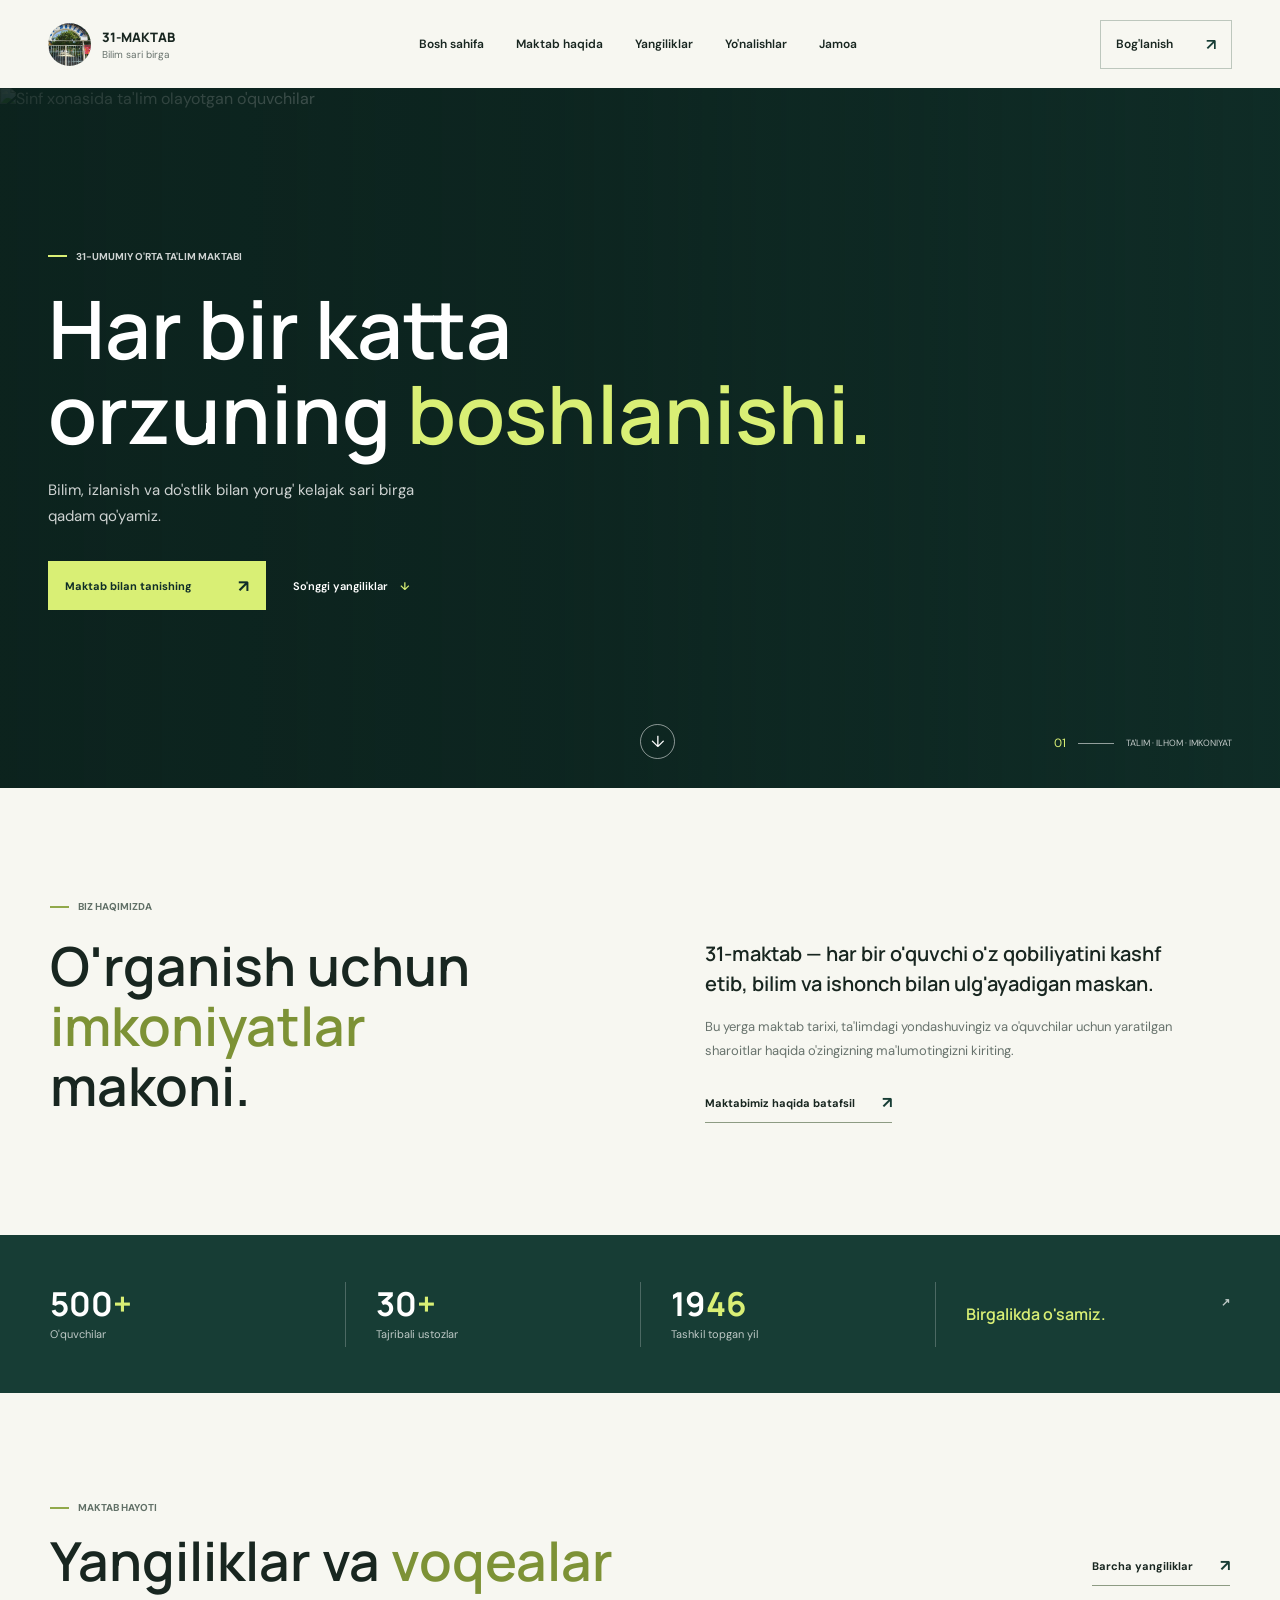
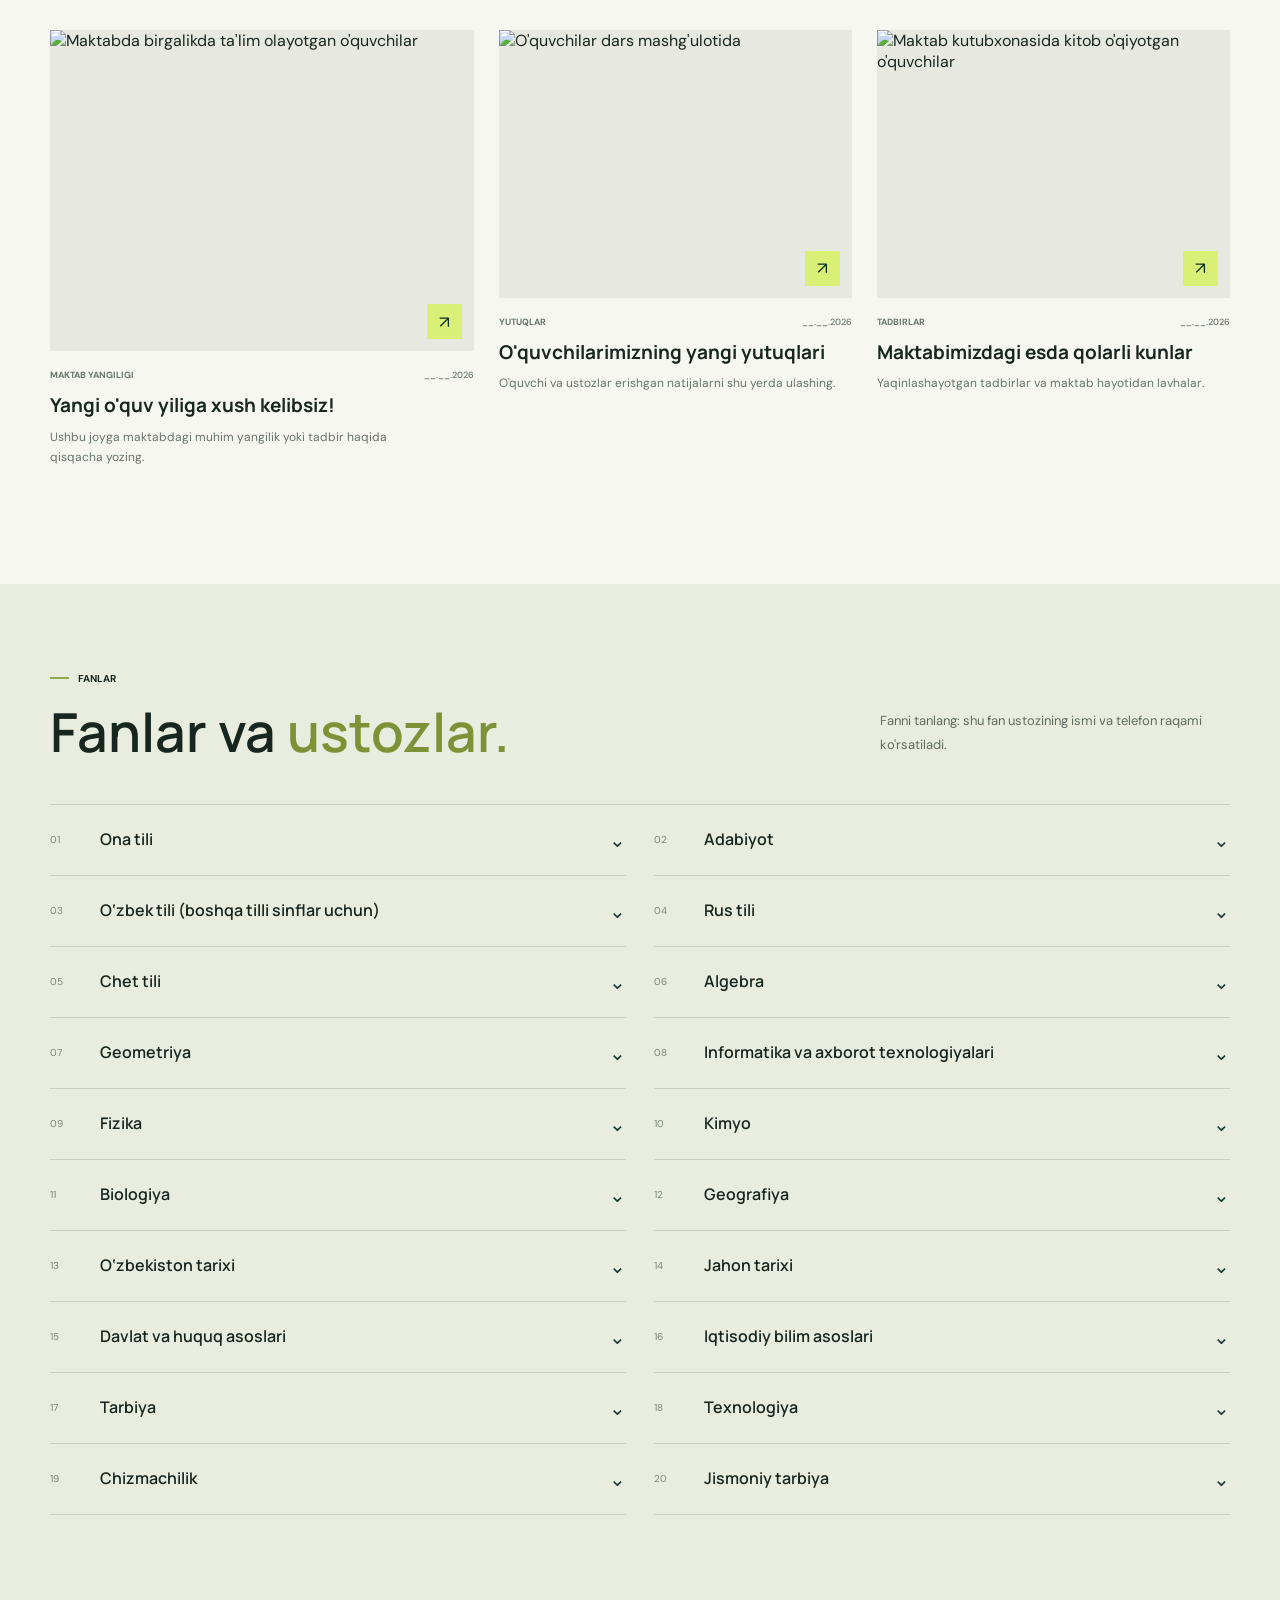
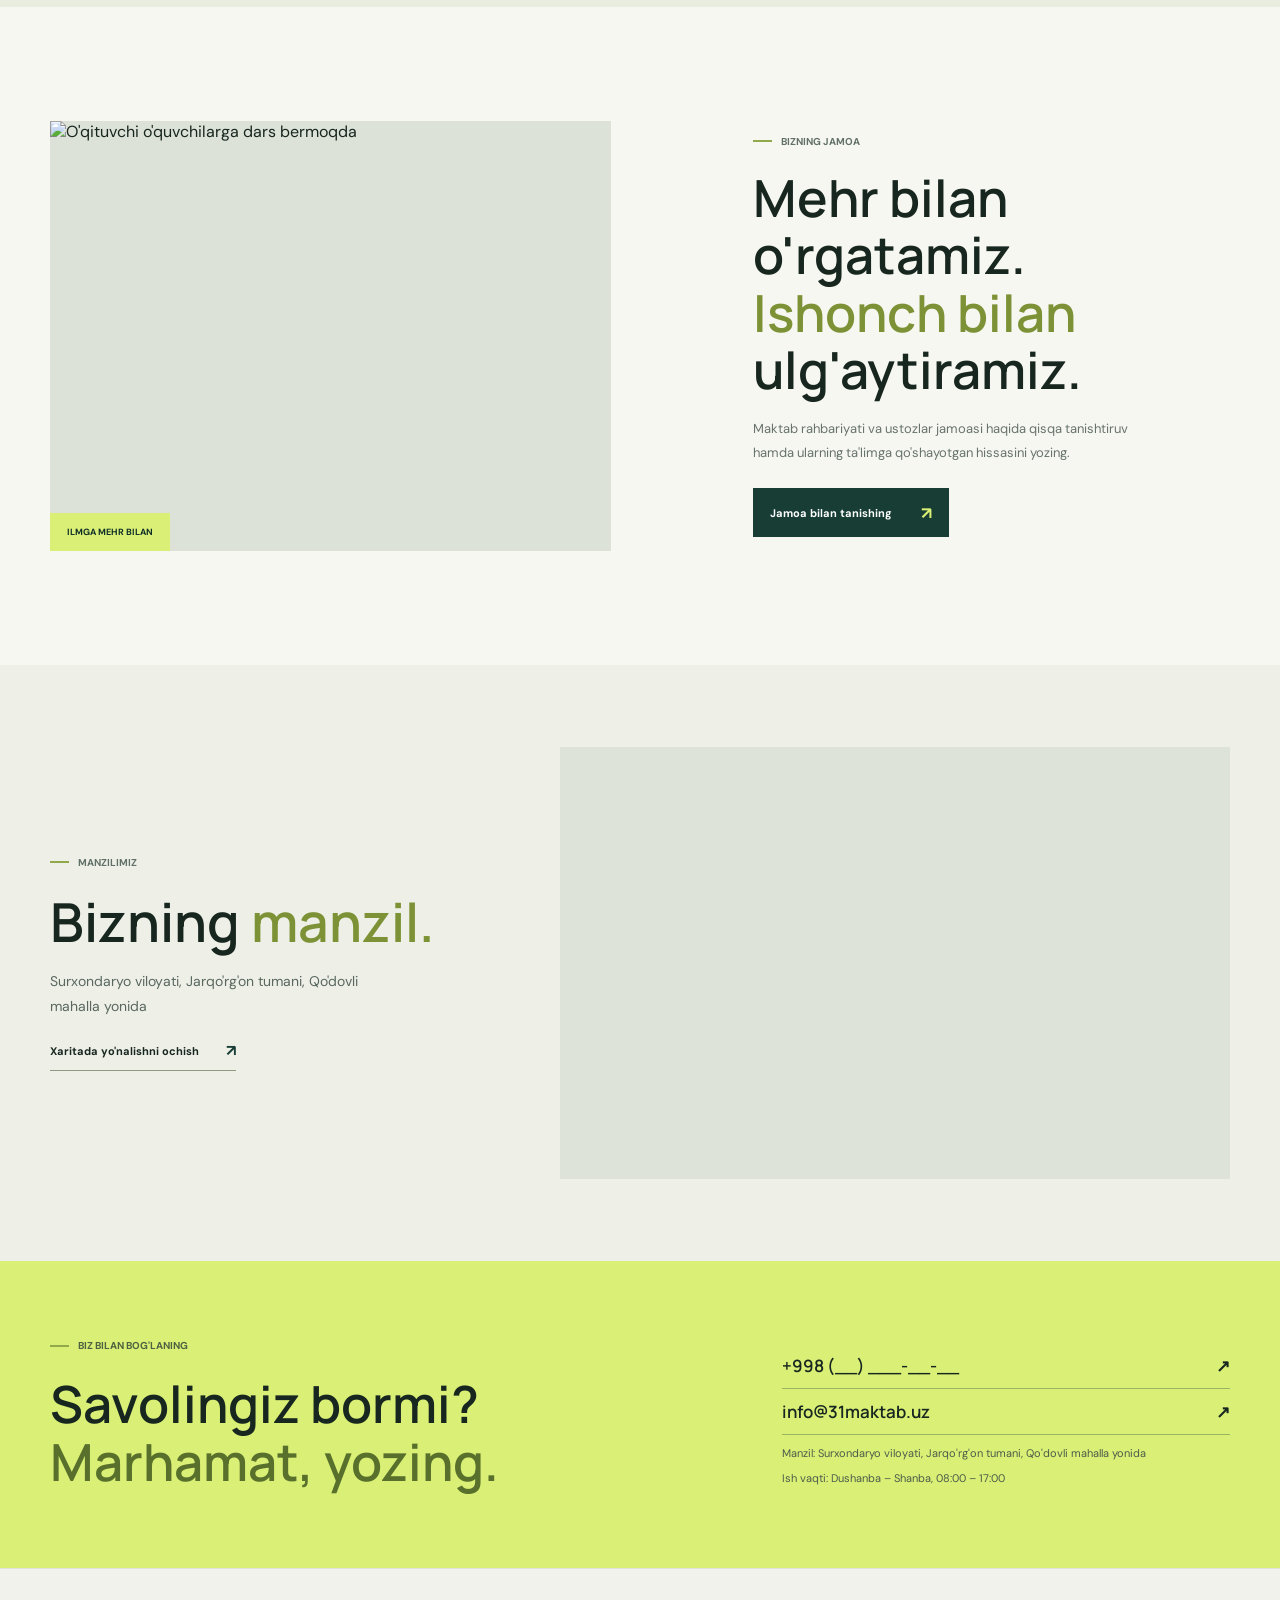
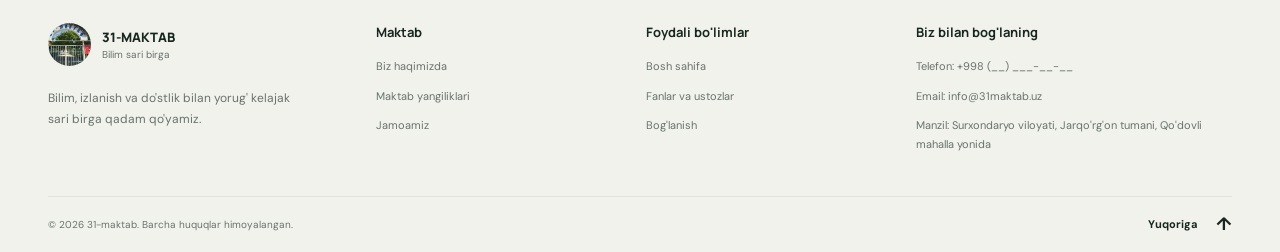
==== index.html @ c9ab4652 "Update print statement from 'Hello' to 'Goodbye'" ====
<!DOCTYPE html>
<html lang="uz">
<head>
    <meta charset="UTF-8">
    <meta name="viewport" content="width=device-width, initial-scale=1.0">
    <meta name="theme-color" content="#173d35">
    <meta name="description" content="31-maktab rasmiy sayti. Maktab yangiliklari, ta'lim yo'nalishlari va jamoamiz bilan tanishing.">
    <title>31-maktab | Bilim sari birga</title>
    <link rel="preconnect" href="https://fonts.googleapis.com">
    <link rel="preconnect" href="https://fonts.gstatic.com" crossorigin>
    <link href="https://fonts.googleapis.com/css2?family=DM+Sans:wght@400;500;600;700&family=Manrope:wght@400;500;600;700;800&display=swap" rel="stylesheet">
    <link rel="stylesheet" href="index.css">
    <meta charset="UTF-8">
    <meta name="viewport" content="width=device-width, initial-scale=1.0">
    
    <!-- Saytingiz nomi (Google Search'da katta ko'rinadigan sarlavha) -->
    <title>31-Maktab Rasmiy Sayti</title>

    <!-- Saytingiz haqida qisqacha ma'lumot (Google'da sarlavha ostida chiqadigan matn) -->
    <meta name="description" content="31-maktabning rasmiy veb-sayti. Maktab hayoti, yangiliklar va o'quvchilar haqida ma'lumotlar.">

    <!-- Kalit so'zlar -->
    <meta name="keywords" content="31 maktab, maktab sayti, maktab yangiliklari, ta'lim">
    <meta name="google-site-verification" content="RTW2igRpZvAtCKeuE-jqh0UjivuzUZdhJ67DJeR4YJo" />
</head>
<body>
    <header class="site-header">
        <div class="header-inner">
            <a class="brand" href="#home" aria-label="31-maktab bosh sahifa">
                <img class="brand-mark" src="image.png" alt="31-maktab darvozasi">
                <span class="brand-copy"><strong>31-MAKTAB</strong><small>Bilim sari birga</small></span>
            </a>
            <input class="nav-toggle" type="checkbox" id="nav-toggle" aria-label="Navigatsiyani ochish">
            <label class="menu-button" for="nav-toggle" aria-hidden="true"><span></span><span></span></label>
            <nav class="main-nav" aria-label="Asosiy navigatsiya">
                <a href="#home">Bosh sahifa</a>
                <a href="#about">Maktab haqida</a>
                <a href="#news">Yangiliklar</a>
                <a href="#directions">Yo'nalishlar</a>
                <a href="#team">Jamoa</a>
            </nav>
            <a class="header-contact" href="#contact">Bog'lanish <span aria-hidden="true">↗</span></a>
        </div>
    </header>

    <main>
        <section class="hero" id="home" aria-labelledby="hero-title">
            <img class="hero-image" src="https://images.unsplash.com/photo-1509062522246-3755977927d7?auto=format&fit=crop&w=2200&q=85" alt="Sinf xonasida ta'lim olayotgan o'quvchilar">
            <div class="hero-shade"></div>
            <div class="hero-content">
                <p class="eyebrow hero-eyebrow"><span></span> 31-UMUMIY O'RTA TA'LIM MAKTABI</p>
                <h1 id="hero-title">Har bir katta<br>orzuning <em>boshlanishi.</em></h1>
                <p class="hero-intro">Bilim, izlanish va do'stlik bilan yorug' kelajak sari birga qadam qo'yamiz.</p>
                <div class="hero-actions">
                    <a class="button button-lime" href="#about">Maktab bilan tanishing <span aria-hidden="true">↗</span></a>
                    <a class="text-link" href="#news">So'nggi yangiliklar <span aria-hidden="true">↓</span></a>
                </div>
            </div>
            <div class="hero-note"><span>01</span><span class="note-line"></span><span>TA'LIM · ILHOM · IMKONIYAT</span></div>
            <a class="hero-scroll" href="#about" aria-label="Pastga o'tish">↓</a>
        </section>

        <section class="intro section-wrap" id="about">
            <div class="intro-heading">
                <p class="eyebrow"><span></span> BIZ HAQIMIZDA</p>
                <h2>O'rganish uchun<br><em>imkoniyatlar</em> makoni.</h2>
            </div>
            <div class="intro-copy">
                <p class="intro-lead">31-maktab — har bir o'quvchi o'z qobiliyatini kashf etib, bilim va ishonch bilan ulg'ayadigan maskan.</p>
                <p class="muted">Bu yerga maktab tarixi, ta'limdagi yondashuvingiz va o'quvchilar uchun yaratilgan sharoitlar haqida o'zingizning ma'lumotingizni kiriting.</p>
                <a class="underlined-link" href="#team">Maktabimiz haqida batafsil <span aria-hidden="true">↗</span></a>
            </div>
        </section>

        <section class="facts" aria-label="Maktab raqamlarda">
            <div class="facts-inner">
                <div class="fact"><strong>500<span>+</span></strong><span>O'quvchilar</span></div>
                <div class="fact"><strong>30<span>+</span></strong><span>Tajribali ustozlar</span></div>
                <div class="fact"><strong>19<span>46</span></strong><span>Tashkil topgan yil</span></div>
                <div class="fact fact-note"><span>Birgalikda o'samiz.</span><span class="fact-arrow" aria-hidden="true">↗</span></div>
            </div>
        </section>

        <section class="news section-wrap" id="news">
            <div class="section-heading">
                <div><p class="eyebrow"><span></span> MAKTAB HAYOTI</p><h2>Yangiliklar va <em>voqealar</em></h2></div>
                <a class="underlined-link" href="#contact">Barcha yangiliklar <span aria-hidden="true">↗</span></a>
            </div>
            <div class="news-grid">
                <article class="news-card news-feature">
                    <a class="news-image" href="#contact"><img src="https://images.unsplash.com/photo-1503676260728-1c00da094a0b?auto=format&fit=crop&w=1100&q=80" alt="Maktabda birgalikda ta'lim olayotgan o'quvchilar"><span class="image-arrow" aria-hidden="true">↗</span></a>
                    <div class="news-meta"><span>MAKTAB YANGILIGI</span><time>__.__.2026</time></div>
                    <h3><a href="#contact">Yangi o'quv yiliga xush kelibsiz!</a></h3>
                    <p>Ushbu joyga maktabdagi muhim yangilik yoki tadbir haqida qisqacha yozing.</p>
                </article>
                <article class="news-card">
                    <a class="news-image" href="#contact"><img src="https://images.unsplash.com/photo-1529390079861-591de354faf5?auto=format&fit=crop&w=900&q=80" alt="O'quvchilar dars mashg'ulotida"><span class="image-arrow" aria-hidden="true">↗</span></a>
                    <div class="news-meta"><span>YUTUQLAR</span><time>__.__.2026</time></div>
                    <h3><a href="#contact">O'quvchilarimizning yangi yutuqlari</a></h3>
                    <p>O'quvchi va ustozlar erishgan natijalarni shu yerda ulashing.</p>
                </article>
                <article class="news-card">
                    <a class="news-image" href="#contact"><img src="https://images.unsplash.com/photo-1427504494785-3a9ca7044f45?auto=format&fit=crop&w=900&q=80" alt="Maktab kutubxonasida kitob o'qiyotgan o'quvchilar"><span class="image-arrow" aria-hidden="true">↗</span></a>
                    <div class="news-meta"><span>TADBIRLAR</span><time>__.__.2026</time></div>
                    <h3><a href="#contact">Maktabimizdagi esda qolarli kunlar</a></h3>
                    <p>Yaqinlashayotgan tadbirlar va maktab hayotidan lavhalar.</p>
                </article>
            </div>
        </section>

        <section class="directions" id="directions">
            <div class="directions-inner">
                <div class="section-heading light-heading">
                    <div><p class="eyebrow"><span></span> FANLAR</p><h2>Fanlar va <em>ustozlar.</em></h2></div>
                    <p class="directions-intro">Fanni tanlang: shu fan ustozining ismi va telefon raqami ko'rsatiladi.</p>
                </div>
                <div class="subject-list" id="subject-list" aria-label="Fanlar"></div>
            </div>
        </section>

        <section class="team section-wrap" id="team">
            <div class="team-photo"><img src="https://images.unsplash.com/photo-1588072432836-e10032774350?auto=format&fit=crop&w=1100&q=85" alt="O'qituvchi o'quvchilarga dars bermoqda"><span class="photo-caption">ILMGA MEHR BILAN</span></div>
            <div class="team-copy">
                <p class="eyebrow"><span></span> BIZNING JAMOA</p>
                <h2>Mehr bilan<br>o'rgatamiz.<br><em>Ishonch bilan</em><br>ulg'aytiramiz.</h2>
                <p class="muted">Maktab rahbariyati va ustozlar jamoasi haqida qisqa tanishtiruv hamda ularning ta'limga qo'shayotgan hissasini yozing.</p>
                <a class="button button-dark" href="#contact">Jamoa bilan tanishing <span aria-hidden="true">↗</span></a>
            </div>
        </section>

        <section class="location" id="location">
            <div class="location-inner">
                <div class="location-copy">
                    <p class="eyebrow"><span></span> MANZILIMIZ</p>
                    <h2>Bizning <em>manzil.</em></h2>
                    <p class="location-address">Surxondaryo viloyati, Jarqo'rg'on tumani, Qo'dovli mahalla yonida</p>
                    <a class="underlined-link" href="https://yandex.uz/maps/org/31_maktab/230229683704/?ll=67.414502%2C37.502022&amp;z=16" target="_blank" rel="noopener noreferrer">Xaritada yo'nalishni ochish <span aria-hidden="true">↗</span></a>
                </div>
                <div class="location-map">
                    <iframe title="31-maktab manzili xaritada" src="https://yandex.uz/map-widget/v1/?ll=67.414502%2C37.502022&amp;z=16&amp;pt=67.414502%2C37.502022%2Cpm2rdm" loading="lazy" referrerpolicy="no-referrer-when-downgrade" allowfullscreen></iframe>
                </div>
            </div>
        </section>

        <section class="contact" id="contact">
            <div class="contact-inner">
                <div><p class="eyebrow"><span></span> BIZ BILAN BOG'LANING</p><h2>Savolingiz bormi?<br><em>Marhamat, yozing.</em></h2></div>
                <div class="contact-details">
                    <a href="tel:+998000000000">+998 (__) ___-__-__ <span aria-hidden="true">↗</span></a>
                    <a href="mailto:info@31maktab.uz">info@31maktab.uz <span aria-hidden="true">↗</span></a>
                    <p>Manzil: Surxondaryo viloyati, Jarqo'rg'on tumani, Qo'dovli mahalla yonida</p>
                    <p>Ish vaqti: Dushanba – Shanba, 08:00 – 17:00</p>
                </div>
            </div>
        </section>
    </main>

    <footer class="site-footer">
        <div class="footer-grid">
            <div class="footer-brand-block">
                <a class="brand footer-brand" href="#home"><img class="brand-mark" src="image.png" alt="31-maktab darvozasi"><span class="brand-copy"><strong>31-MAKTAB</strong><small>Bilim sari birga</small></span></a>
                <p>Bilim, izlanish va do'stlik bilan yorug' kelajak sari birga qadam qo'yamiz.</p>
            </div>
            <div class="footer-column">
                <h3>Maktab</h3>
                <a href="#about">Biz haqimizda</a>
                <a href="#news">Maktab yangiliklari</a>
                <a href="#team">Jamoamiz</a>
            </div>
            <div class="footer-column">
                <h3>Foydali bo'limlar</h3>
                <a href="#home">Bosh sahifa</a>
                <a href="#directions">Fanlar va ustozlar</a>
                <a href="#contact">Bog'lanish</a>
            </div>
            <div class="footer-column footer-contact">
                <h3>Biz bilan bog'laning</h3>
                <a href="tel:+998000000000">Telefon: +998 (__) ___-__-__</a>
                <a href="mailto:info@31maktab.uz">Email: info@31maktab.uz</a>
                <p>Manzil: Surxondaryo viloyati, Jarqo'rg'on tumani, Qo'dovli mahalla yonida</p>
            </div>
        </div>
        <div class="footer-bottom">
            <p>© 2026 31-maktab. Barcha huquqlar himoyalangan.</p>
            <a class="back-top" href="#home">Yuqoriga <span aria-hidden="true">↑</span></a>
        </div>
    </footer>
    <script>
        const teacherPlaceholder = {
            name: 'Ustoz ismi-familiyasi',
            phone: 'Telefon raqami'
        };

        const subjects = [
            { name: 'Ona tili', teachers: [{ ...teacherPlaceholder }] },
            { name: 'Adabiyot', teachers: [{ ...teacherPlaceholder }] },
            { name: 'O‘zbek tili (boshqa tilli sinflar uchun)', teachers: [{ ...teacherPlaceholder }] },
            { name: 'Rus tili', teachers: [{ ...teacherPlaceholder }] },
            { name: 'Chet tili', teachers: [{ ...teacherPlaceholder }] },
            { name: 'Algebra', teachers: [{ ...teacherPlaceholder }] },
            { name: 'Geometriya', teachers: [{ ...teacherPlaceholder }] },
            { name: 'Informatika va axborot texnologiyalari', teachers: [{ ...teacherPlaceholder }] },
            { name: 'Fizika', teachers: [{ ...teacherPlaceholder }] },
            { name: 'Kimyo', teachers: [{ ...teacherPlaceholder }] },
            { name: 'Biologiya', teachers: [{ ...teacherPlaceholder }] },
            { name: 'Geografiya', teachers: [{ ...teacherPlaceholder }] },
            { name: 'O‘zbekiston tarixi', teachers: [{ ...teacherPlaceholder }] },
            { name: 'Jahon tarixi', teachers: [{ ...teacherPlaceholder }] },
            { name: 'Davlat va huquq asoslari', teachers: [{ ...teacherPlaceholder }] },
            { name: 'Iqtisodiy bilim asoslari', teachers: [{ ...teacherPlaceholder }] },
            { name: 'Tarbiya', teachers: [{ ...teacherPlaceholder }] },
            { name: 'Texnologiya', teachers: [{ ...teacherPlaceholder }] },
            { name: 'Chizmachilik', teachers: [{ ...teacherPlaceholder }] },
            { name: 'Jismoniy tarbiya', teachers: [{ ...teacherPlaceholder }] }
        ];

        document.querySelector('#subject-list').innerHTML = subjects.map((subject, index) => `
            <details class="subject-item">
                <summary class="subject-summary">
                    <span class="subject-number">${String(index + 1).padStart(2, '0')}</span>
                    <span class="subject-name">${subject.name}</span>
                    <span class="subject-chevron" aria-hidden="true">⌄</span>
                </summary>
                <div class="teacher-list">
                    ${subject.teachers.map(teacher => `<div class="teacher-row">
                        <span class="teacher-icon" aria-hidden="true">U</span>
                        <span class="teacher-name">${teacher.name}</span>
                        <span class="teacher-phone">${teacher.phone}</span>
                    </div>`).join('')}
                </div>
            </details>
        `).join('');
    </script>
</body>
</html>
---- index.css ----
:root {
    color-scheme: light;
    --green: #173d35;
    --green-deep: #102e28;
    --lime: #d9ef75;
    --paper: #f7f7f1;
    --ink: #182620;
    --muted: #68736d;
    --line: #dfe3da;
    --display: 'Manrope', sans-serif;
    --body: 'DM Sans', sans-serif;
}

* { box-sizing: border-box; }
html { scroll-behavior: smooth; }
body { margin: 0; background: var(--paper); color: var(--ink); font-family: var(--body); -webkit-font-smoothing: antialiased; }
a { color: inherit; text-decoration: none; }
img { display: block; width: 100%; }
::selection { background: var(--lime); color: var(--green-deep); }

.site-header { position: relative; z-index: 5; background: var(--paper); }
.header-inner { width: min(1320px, calc(100% - 96px)); min-height: 88px; margin: auto; display: flex; align-items: center; justify-content: space-between; gap: 34px; }
.brand { display: inline-flex; align-items: center; gap: 11px; flex: 0 0 auto; }
.brand-mark { width: 43px; aspect-ratio: 1; flex: 0 0 auto; border-radius: 50%; object-fit: cover; }
.brand-copy { display: grid; gap: 2px; }
.brand-copy strong { font: 800 13px var(--display); letter-spacing: 0; }
.brand-copy small { color: var(--muted); font-size: 10px; }
.main-nav { display: flex; align-items: center; gap: clamp(18px, 2.5vw, 38px); }
.main-nav a, .header-contact { font-size: 12px; font-weight: 600; transition: color .2s ease; }
.main-nav a:hover, .header-contact:hover { color: #5f7623; }
.header-contact { min-width: 132px; display: flex; justify-content: space-between; align-items: center; padding: 13px 15px; border: 1px solid #bdc7bd; }
.header-contact span { color: var(--green); font-size: 16px; }
.nav-toggle, .menu-button { display: none; }

.hero { position: relative; min-height: min(700px, calc(100svh - 88px)); display: flex; align-items: center; overflow: hidden; background: var(--green-deep); color: white; }
.hero-image, .hero-shade { position: absolute; inset: 0; width: 100%; height: 100%; }
.hero-image { object-fit: cover; object-position: center 47%; animation: hero-reveal 1.1s ease both; }
.hero-shade { background: linear-gradient(90deg, rgba(12, 34, 29, .91) 0%, rgba(12, 34, 29, .72) 42%, rgba(12, 34, 29, .13) 100%); }
.hero-content { position: relative; z-index: 1; width: min(1320px, calc(100% - 96px)); margin: -16px auto 0; animation: content-rise .8s .12s ease both; }
.eyebrow { display: flex; align-items: center; gap: 9px; margin: 0 0 23px; font-size: 10px; font-weight: 700; letter-spacing: 0; }
.eyebrow > span { width: 19px; height: 2px; background: #91a94b; }
.hero-eyebrow { color: rgba(255,255,255,.8); }
.hero-eyebrow > span { background: var(--lime); }
.hero h1, .intro h2, .section-heading h2, .team h2, .contact h2 { margin: 0; font: 600 clamp(46px, 6.3vw, 88px)/1.06 var(--display); letter-spacing: 0; }
.hero h1 em, h2 em { color: var(--lime); font-style: normal; }
.hero-intro { max-width: 410px; margin: 22px 0 0; color: rgba(255,255,255,.8); font-size: 15px; line-height: 1.7; }
.hero-actions { display: flex; align-items: center; gap: 27px; margin-top: 32px; }
.button { min-height: 49px; display: inline-flex; align-items: center; justify-content: space-between; gap: 23px; padding: 0 17px; font-size: 11px; font-weight: 700; transition: transform .2s ease, background .2s ease; }
.button:hover { transform: translateY(-2px); }
.button-lime { min-width: 218px; background: var(--lime); color: var(--green-deep); }
.button-lime span, .button-dark span { font-size: 17px; }
.text-link { color: white; font-size: 11px; font-weight: 600; }
.text-link span { margin-left: 9px; color: var(--lime); }
.hero-note { position: absolute; z-index: 1; right: 48px; bottom: 37px; display: flex; align-items: center; gap: 12px; color: rgba(255,255,255,.74); font-size: 9px; }
.hero-note > span:first-child { color: var(--lime); font-size: 12px; }
.note-line { width: 36px; height: 1px; background: rgba(255,255,255,.55); }
.hero-scroll { position: absolute; z-index: 1; left: 50%; bottom: 29px; width: 35px; height: 35px; display: grid; place-items: center; border: 1px solid rgba(255,255,255,.52); border-radius: 50%; color: white; font-size: 16px; }

.section-wrap { width: min(1180px, calc(100% - 96px)); margin: auto; }
.intro { display: grid; grid-template-columns: 1fr 1fr; gap: 11%; padding-top: 112px; padding-bottom: 112px; }
.intro .eyebrow, .news .eyebrow, .team .eyebrow, .contact .eyebrow { color: #617067; }
.intro h2, .section-heading h2, .team h2, .contact h2 { font-size: clamp(38px, 4.2vw, 57px); line-height: 1.12; }
.intro h2 em, .section-heading h2 em, .team h2 em { color: #7d9236; }
.intro-copy { padding-top: 39px; }
.intro-lead { max-width: 475px; margin: 0 0 16px; font: 600 20px/1.5 var(--display); }
.muted { color: var(--muted); font-size: 13px; line-height: 1.85; }
.underlined-link { display: inline-flex; align-items: center; gap: 27px; margin-top: 16px; padding-bottom: 9px; border-bottom: 1px solid #8d9b83; font-size: 11px; font-weight: 700; }
.underlined-link span { font-size: 16px; color: var(--green); }

.facts { background: var(--green); color: white; }
.facts-inner { width: min(1180px, calc(100% - 96px)); min-height: 158px; margin: auto; display: grid; grid-template-columns: repeat(4, 1fr); align-items: center; }
.fact { min-height: 65px; display: flex; flex-direction: column; justify-content: center; gap: 7px; padding-left: 30px; border-left: 1px solid rgba(255,255,255,.23); }
.fact:first-child { padding-left: 0; border-left: 0; }
.fact strong { font: 700 33px/1 var(--display); }
.fact strong span { color: var(--lime); }
.fact > span { color: rgba(255,255,255,.72); font-size: 11px; }
.fact-note { position: relative; padding-left: 30px; color: var(--lime); font: 600 16px var(--display); }
.fact-note > span:first-child { color: var(--lime); font: 600 16px var(--display); }
.fact-arrow { position: absolute; right: 0; top: 12px; font-size: 22px; }

.news { padding-top: 108px; padding-bottom: 116px; }
.section-heading { display: flex; justify-content: space-between; align-items: end; gap: 35px; margin-bottom: 39px; }
.section-heading .eyebrow { margin-bottom: 17px; }
.section-heading .underlined-link { margin-bottom: 5px; }
.news-grid { display: grid; grid-template-columns: 1.2fr 1fr 1fr; gap: 25px; }
.news-image { position: relative; display: block; aspect-ratio: 1.32; overflow: hidden; background: #e7e9e1; }
.news-image img { width: 100%; height: 100%; object-fit: cover; transition: transform .5s ease; }
.news-image:hover img { transform: scale(1.035); }
.image-arrow { position: absolute; right: 12px; bottom: 12px; width: 35px; height: 35px; display: grid; place-items: center; background: var(--lime); color: var(--green-deep); font-size: 17px; }
.news-meta { display: flex; justify-content: space-between; gap: 12px; margin-top: 18px; color: #68766b; font-size: 9px; font-weight: 700; }
.news-meta time { font-weight: 500; }
.news-card h3 { max-width: 370px; margin: 12px 0 8px; font: 700 19px/1.35 var(--display); }
.news-card > p { max-width: 360px; margin: 0; color: var(--muted); font-size: 12px; line-height: 1.7; }

.directions { padding: 88px 0 92px; background: #e9eddf; }
.directions-inner { width: min(1180px, calc(100% - 96px)); margin: auto; }
.light-heading { align-items: end; margin-bottom: 42px; }
.directions-intro { max-width: 350px; margin: 0 0 6px; color: #606c62; font-size: 13px; line-height: 1.8; }
.subject-list { display: grid; grid-template-columns: 1fr 1fr; gap: 0 28px; border-top: 1px solid #c9d0bf; }
.subject-item { align-self: start; border-bottom: 1px solid #c9d0bf; }
.subject-summary { min-height: 70px; display: grid; grid-template-columns: 38px 1fr 24px; align-items: center; gap: 12px; cursor: pointer; list-style: none; transition: padding .2s ease, background .2s ease; }
.subject-summary::-webkit-details-marker { display: none; }
.subject-summary:hover { padding-left: 8px; background: rgba(255,255,255,.36); }
.subject-summary:focus-visible { outline: 2px solid #667d38; outline-offset: -2px; }
.subject-number { color: #7a8676; font-size: 10px; }
.subject-name { font: 600 16px/1.35 var(--display); }
.subject-chevron { justify-self: end; color: var(--green); font-size: 20px; transition: transform .2s ease; }
.subject-item[open] .subject-chevron { transform: rotate(180deg); }
.teacher-list { padding: 0 0 14px 50px; animation: content-rise .2s ease both; }
.teacher-row { min-height: 49px; display: grid; grid-template-columns: 30px 1fr auto; align-items: center; gap: 10px; padding: 8px 12px; background: rgba(255,255,255,.58); }
.teacher-icon { width: 27px; height: 27px; display: grid; place-items: center; border-radius: 50%; background: var(--green); color: var(--lime); font: 700 11px var(--display); }
.teacher-name { font-size: 12px; font-weight: 600; }
.teacher-phone { color: #637064; font-size: 11px; }

.team { display: grid; grid-template-columns: 1fr .85fr; gap: 12%; align-items: center; padding-top: 112px; padding-bottom: 112px; }
.team-photo { position: relative; min-height: 430px; background: #dce2d7; }
.team-photo img { height: 100%; min-height: 430px; object-fit: cover; }
.photo-caption { position: absolute; left: 0; bottom: 0; padding: 13px 17px; background: var(--lime); color: var(--green-deep); font-size: 9px; font-weight: 700; }
.team-copy { padding: 16px 0; }
.team-copy .eyebrow { margin-bottom: 21px; }
.team h2 { font-size: clamp(38px, 4vw, 54px); }
.team-copy .muted { max-width: 390px; margin: 19px 0 23px; }
.button-dark { min-width: 196px; background: var(--green); color: white; }
.button-dark span { color: var(--lime); }

.location { padding: 82px 0; background: #eef0e8; }
.location-inner { width: min(1180px, calc(100% - 96px)); margin: auto; display: grid; grid-template-columns: .8fr 1.2fr; align-items: center; gap: 64px; }
.location-copy .eyebrow { color: #617067; }
.location h2 { margin: 0; font: 600 clamp(38px, 4.2vw, 55px)/1.1 var(--display); }
.location h2 em { color: #7d9236; font-style: normal; }
.location-address { max-width: 340px; margin: 18px 0 5px; color: #59675f; font-size: 14px; line-height: 1.8; }
.location-copy .underlined-link { margin-top: 16px; }
.location-map { min-width: 0; background: #dde3d9; }
.location-map iframe { display: block; width: 100%; min-height: 320px; aspect-ratio: 1.55; border: 0; }

.contact { padding: 78px 0; background: var(--lime); }
.contact-inner { width: min(1180px, calc(100% - 96px)); margin: auto; display: grid; grid-template-columns: 1.2fr .8fr; align-items: end; gap: 60px; }
.contact .eyebrow { color: #4e6141; }
.contact h2 { font-size: clamp(38px, 4vw, 54px); }
.contact h2 em { color: #58702c; }
.contact-details { display: grid; gap: 11px; padding-bottom: 5px; }
.contact-details a { display: flex; justify-content: space-between; gap: 20px; padding-bottom: 11px; border-bottom: 1px solid rgba(23,61,53,.32); font: 600 17px var(--display); }
.contact-details a span { font-size: 17px; }
.contact-details p { margin: 0; color: #4c5b4b; font-size: 11px; }

.site-footer { padding: 0 48px; border-top: 1px solid var(--line); background: #f0f2eb; }
.footer-grid, .footer-bottom { width: min(1240px, 100%); margin: auto; }
.footer-grid { display: grid; grid-template-columns: 1.25fr 1fr 1fr 1.35fr; gap: 36px; padding: 54px 0 42px; }
.footer-brand-block p { max-width: 250px; margin: 17px 0 0; color: var(--muted); font-size: 12px; line-height: 1.75; }
.footer-column { display: flex; flex-direction: column; align-items: flex-start; gap: 11px; }
.footer-column h3 { margin: 0 0 5px; font: 700 13px var(--display); }
.footer-column > a, .footer-column > p { margin: 0; color: var(--muted); font-size: 11px; line-height: 1.7; overflow-wrap: anywhere; }
.footer-column > a:hover { color: var(--green); }
.footer-bottom { min-height: 56px; display: flex; justify-content: space-between; align-items: center; gap: 20px; border-top: 1px solid var(--line); }
.footer-bottom > p { margin: 0; color: var(--muted); font-size: 10px; }
.back-top { display: flex; align-items: center; gap: 18px; font-size: 11px; font-weight: 700; }
.back-top span { font-size: 18px; }

@keyframes content-rise { from { opacity: 0; transform: translateY(16px); } to { opacity: 1; transform: translateY(0); } }
@keyframes hero-reveal { from { transform: scale(1.035); } to { transform: scale(1); } }

@media (max-width: 900px) {
    .header-inner, .hero-content, .section-wrap, .facts-inner, .directions-inner, .contact-inner, .location-inner { width: min(100% - 48px, 720px); }
    .site-footer { padding-right: 24px; padding-left: 24px; }
    .footer-grid { grid-template-columns: 1fr 1fr; gap: 30px 24px; }
    .header-inner { min-height: 76px; gap: 18px; }
    .main-nav { gap: 15px; }
    .main-nav a { font-size: 10px; }
    .header-contact { min-width: 112px; padding: 11px; font-size: 10px; }
    .hero { min-height: 620px; }
    .hero h1 { font-size: clamp(54px, 8vw, 74px); }
    .intro { gap: 7%; padding-top: 85px; padding-bottom: 85px; }
    .news-grid { gap: 17px; }
    .news-card h3 { font-size: 16px; }
    .team { gap: 7%; padding-top: 85px; padding-bottom: 85px; }
    .team-photo, .team-photo img { min-height: 370px; }
    .location-inner { gap: 32px; }
}

@media (max-width: 640px) {
    .header-inner, .hero-content, .section-wrap, .facts-inner, .directions-inner, .contact-inner, .location-inner { width: calc(100% - 40px); }
    .site-footer { padding-right: 20px; padding-left: 20px; }
    .header-inner { min-height: 72px; justify-content: space-between; }
    .brand-mark { width: 39px; }
    .header-contact { margin-left: auto; min-width: 112px; }
    .menu-button { width: 38px; height: 38px; display: flex; flex-direction: column; justify-content: center; gap: 6px; padding: 9px; border: 1px solid #bdc7bd; cursor: pointer; }
    .menu-button span { height: 1px; width: 100%; background: var(--green); }
    .nav-toggle { position: absolute; width: 1px; height: 1px; opacity: 0; }
    .main-nav { position: absolute; top: 72px; left: 0; right: 0; display: none; flex-direction: column; align-items: stretch; gap: 0; padding: 6px 20px 17px; background: var(--paper); border-top: 1px solid var(--line); box-shadow: 0 12px 16px rgba(16,46,40,.08); }
    .main-nav a { padding: 13px 0; border-bottom: 1px solid var(--line); font-size: 13px; }
    .nav-toggle:checked ~ .main-nav { display: flex; }
    .nav-toggle:focus-visible + .menu-button { outline: 2px solid #677d37; outline-offset: 3px; }
    .hero { min-height: 650px; min-height: min(730px, calc(100svh - 72px)); align-items: center; }
    .hero-image { object-position: 58% center; }
    .hero-shade { background: linear-gradient(90deg, rgba(12,34,29,.86), rgba(12,34,29,.48)), linear-gradient(0deg, rgba(12,34,29,.35), transparent 60%); }
    .hero-content { margin-top: -12px; }
    .eyebrow { font-size: 9px; }
    .hero h1 { font-size: clamp(48px, 12vw, 66px); }
    .hero-intro { max-width: 340px; font-size: 14px; }
    .hero-actions { align-items: flex-start; flex-direction: column; gap: 18px; margin-top: 26px; }
    .hero-note { right: 20px; bottom: 25px; font-size: 8px; }
    .hero-scroll { left: 20px; bottom: 17px; width: 31px; height: 31px; }
    .intro { grid-template-columns: 1fr; gap: 14px; padding-top: 72px; padding-bottom: 70px; }
    .intro h2, .section-heading h2, .team h2, .contact h2 { font-size: 40px; }
    .intro-copy { padding-top: 0; }
    .intro-lead { font-size: 18px; }
    .facts-inner { grid-template-columns: 1fr 1fr; padding: 18px 0; }
    .fact { min-height: 88px; padding-left: 17px; }
    .fact:nth-child(odd) { padding-left: 0; border-left: 0; }
    .fact:nth-child(n+3) { border-top: 1px solid rgba(255,255,255,.23); }
    .fact strong { font-size: 29px; }
    .fact-note { padding-left: 17px; font-size: 14px; }
    .fact-note > span:first-child { font-size: 14px; }
    .fact-arrow { right: 10px; }
    .news { padding-top: 72px; padding-bottom: 76px; }
    .section-heading { align-items: flex-start; flex-direction: column; gap: 12px; margin-bottom: 27px; }
    .section-heading .eyebrow { margin-bottom: 13px; }
    .section-heading .underlined-link { margin-top: 0; }
    .news-grid { grid-template-columns: 1fr; gap: 32px; }
    .news-image { aspect-ratio: 1.5; }
    .news-card h3 { max-width: none; font-size: 19px; }
    .directions { padding: 70px 0; }
    .light-heading { gap: 14px; margin-bottom: 29px; }
    .directions-intro { font-size: 12px; }
    .subject-list { grid-template-columns: 1fr; }
    .subject-summary { min-height: 66px; grid-template-columns: 30px 1fr 22px; gap: 8px; }
    .subject-name { font-size: 15px; }
    .teacher-list { padding-left: 38px; }
    .teacher-row { grid-template-columns: 28px 1fr; gap: 8px; }
    .teacher-phone { grid-column: 2; }
    .team { grid-template-columns: 1fr; gap: 32px; padding-top: 72px; padding-bottom: 72px; }
    .team-photo, .team-photo img { min-height: 300px; max-height: 390px; }
    .location { padding: 65px 0; }
    .location-inner { grid-template-columns: 1fr; gap: 26px; }
    .location-map iframe { min-height: 280px; aspect-ratio: 1.15; }
    .team h2 { font-size: 41px; }
    .contact { padding: 66px 0; }
    .contact-inner { grid-template-columns: 1fr; gap: 29px; }
    .contact-details a { font-size: 16px; }
    .footer-grid { grid-template-columns: 1fr 1fr; gap: 27px 18px; padding: 39px 0 30px; }
    .footer-brand-block, .footer-contact { grid-column: 1 / -1; }
    .footer-brand-block p { max-width: 320px; }
    .footer-bottom { min-height: 62px; }
    .footer-bottom > p { max-width: 230px; line-height: 1.6; }
}

@media (prefers-reduced-motion: reduce) {
    *, *::before, *::after { scroll-behavior: auto !important; animation-duration: .01ms !important; animation-iteration-count: 1 !important; transition-duration: .01ms !important; }
}
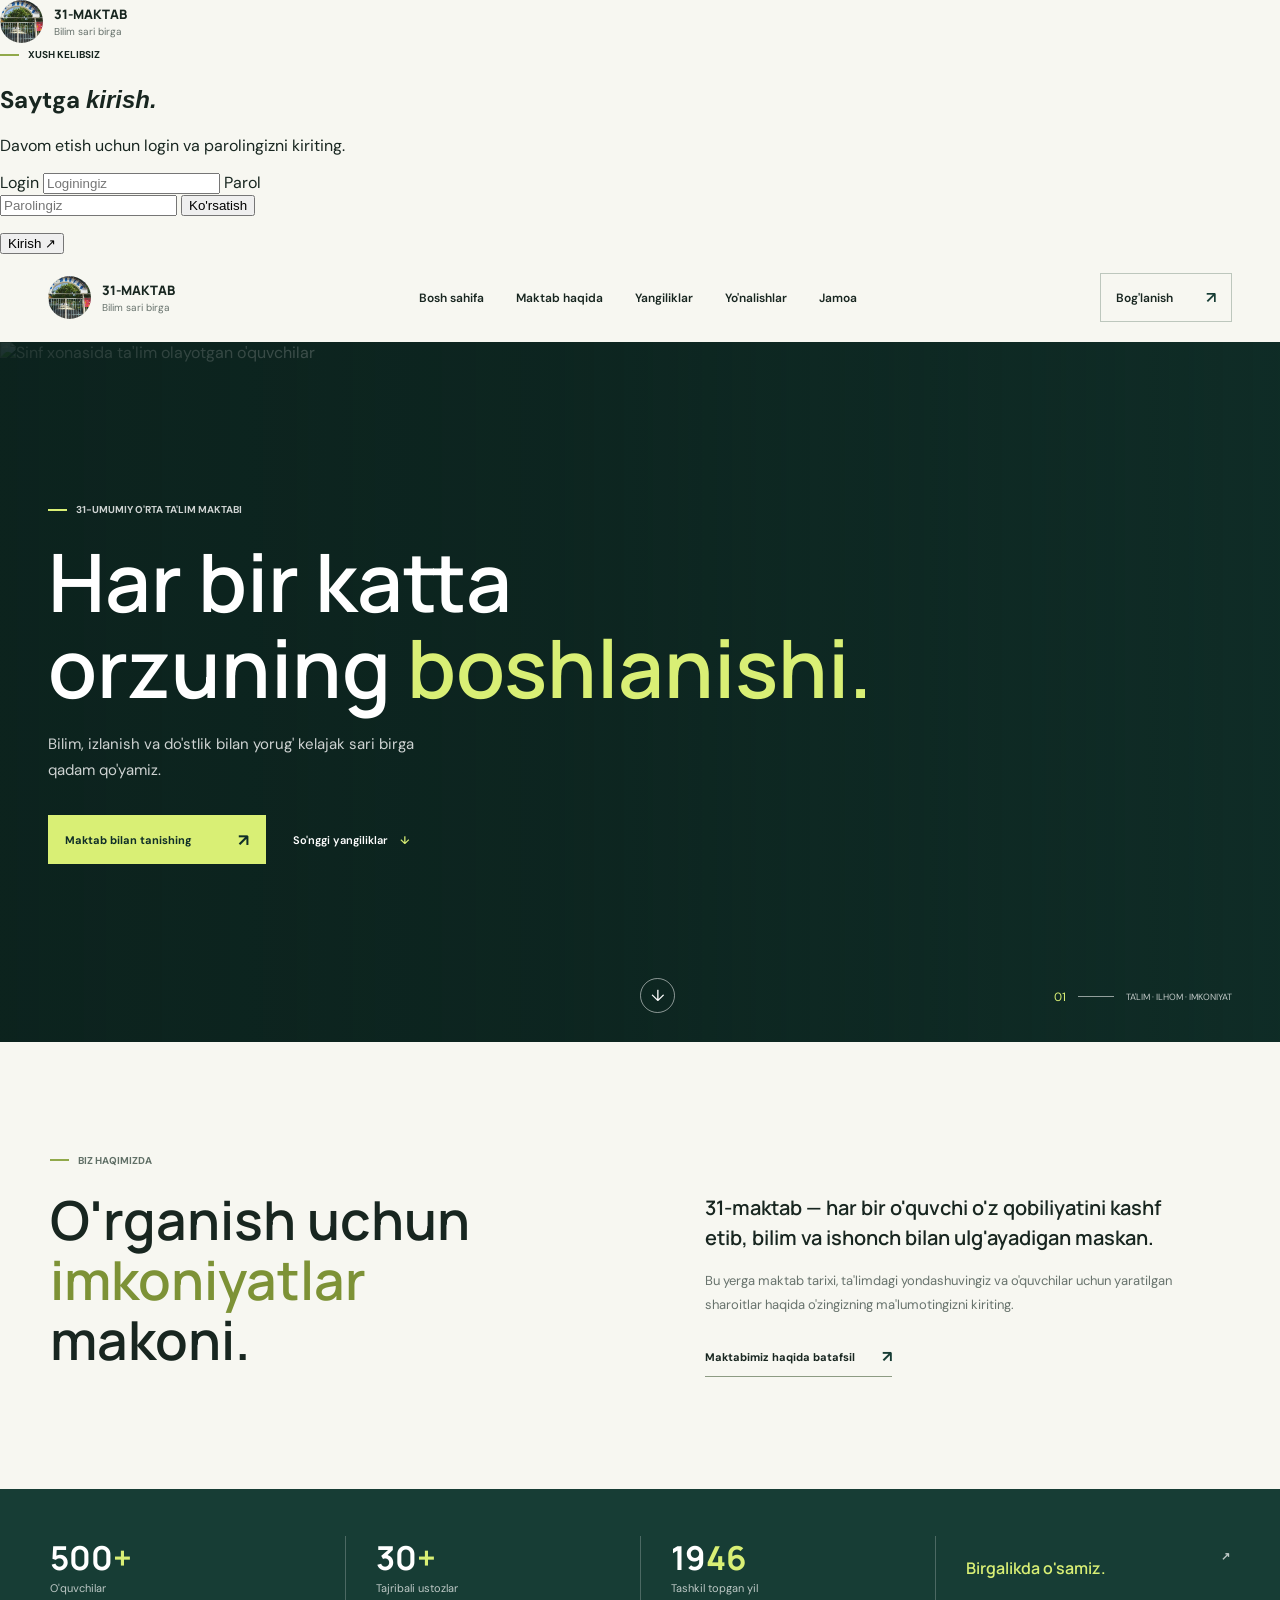
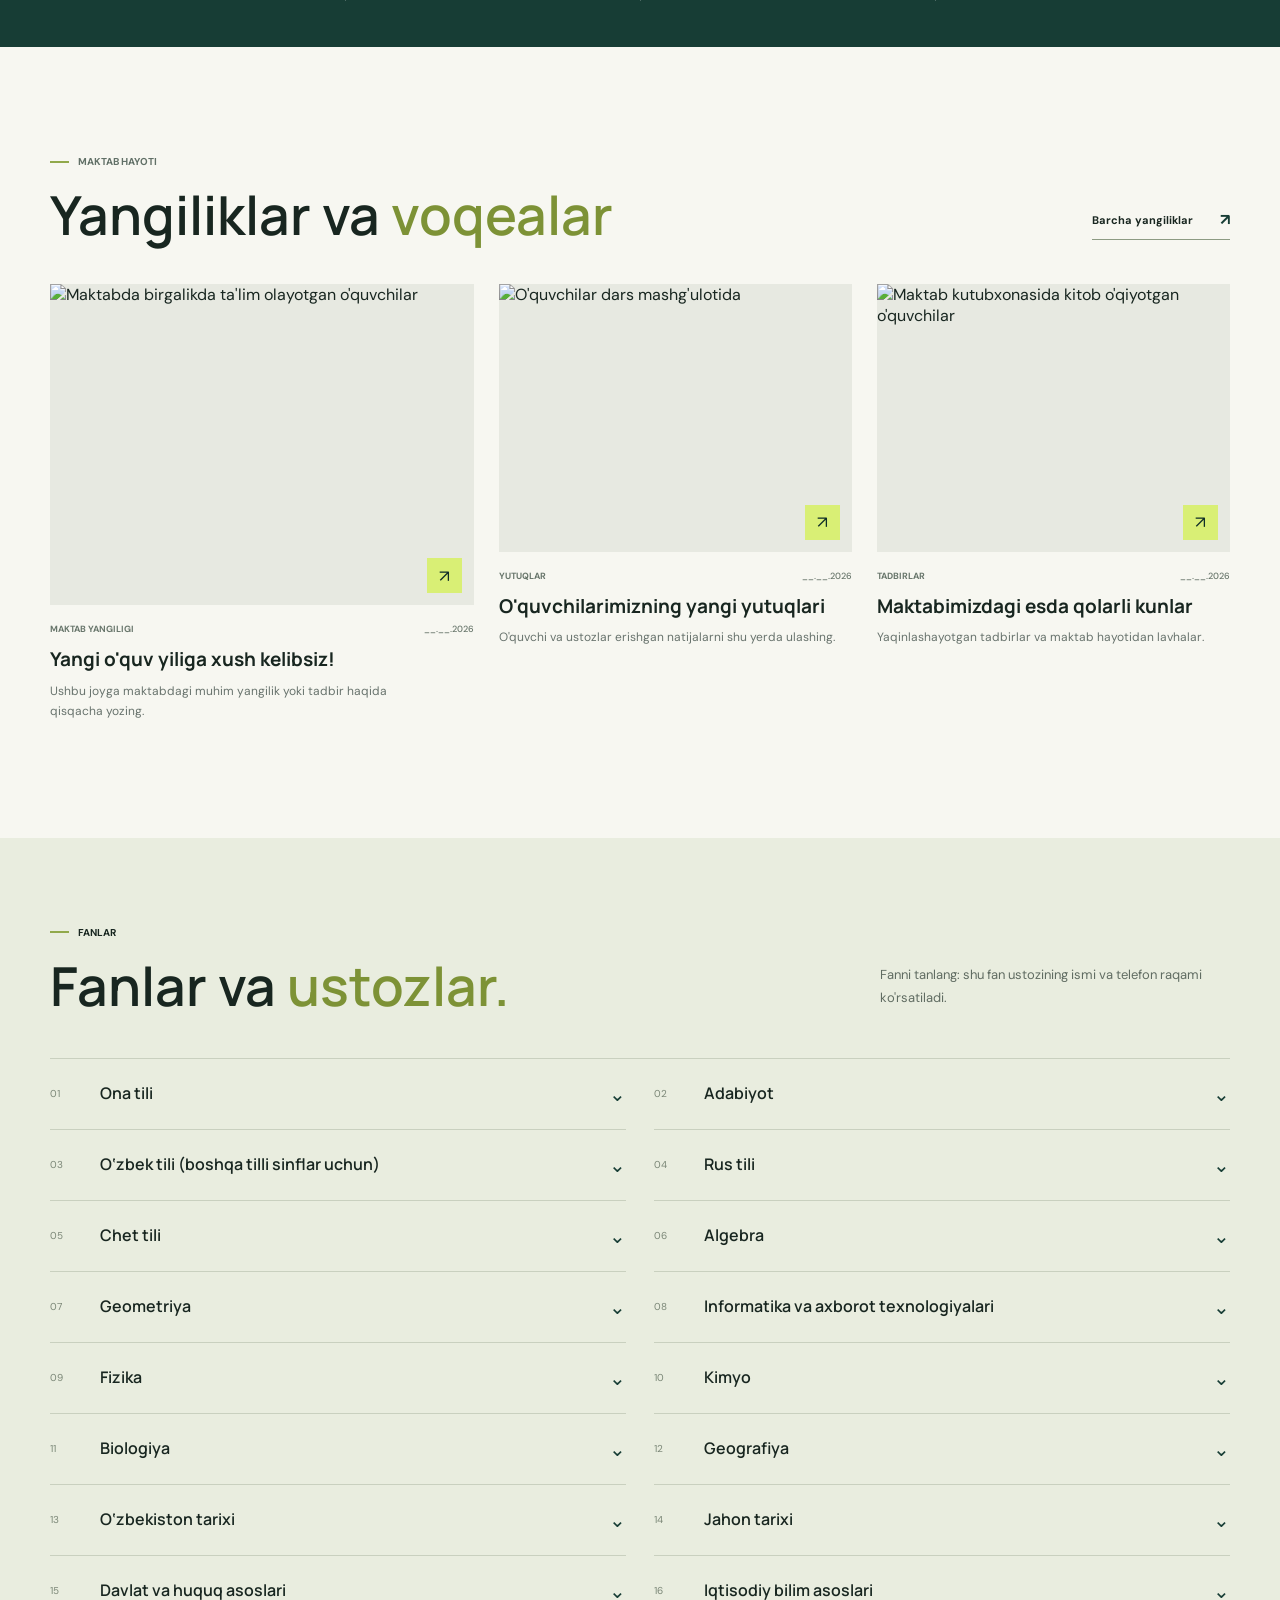
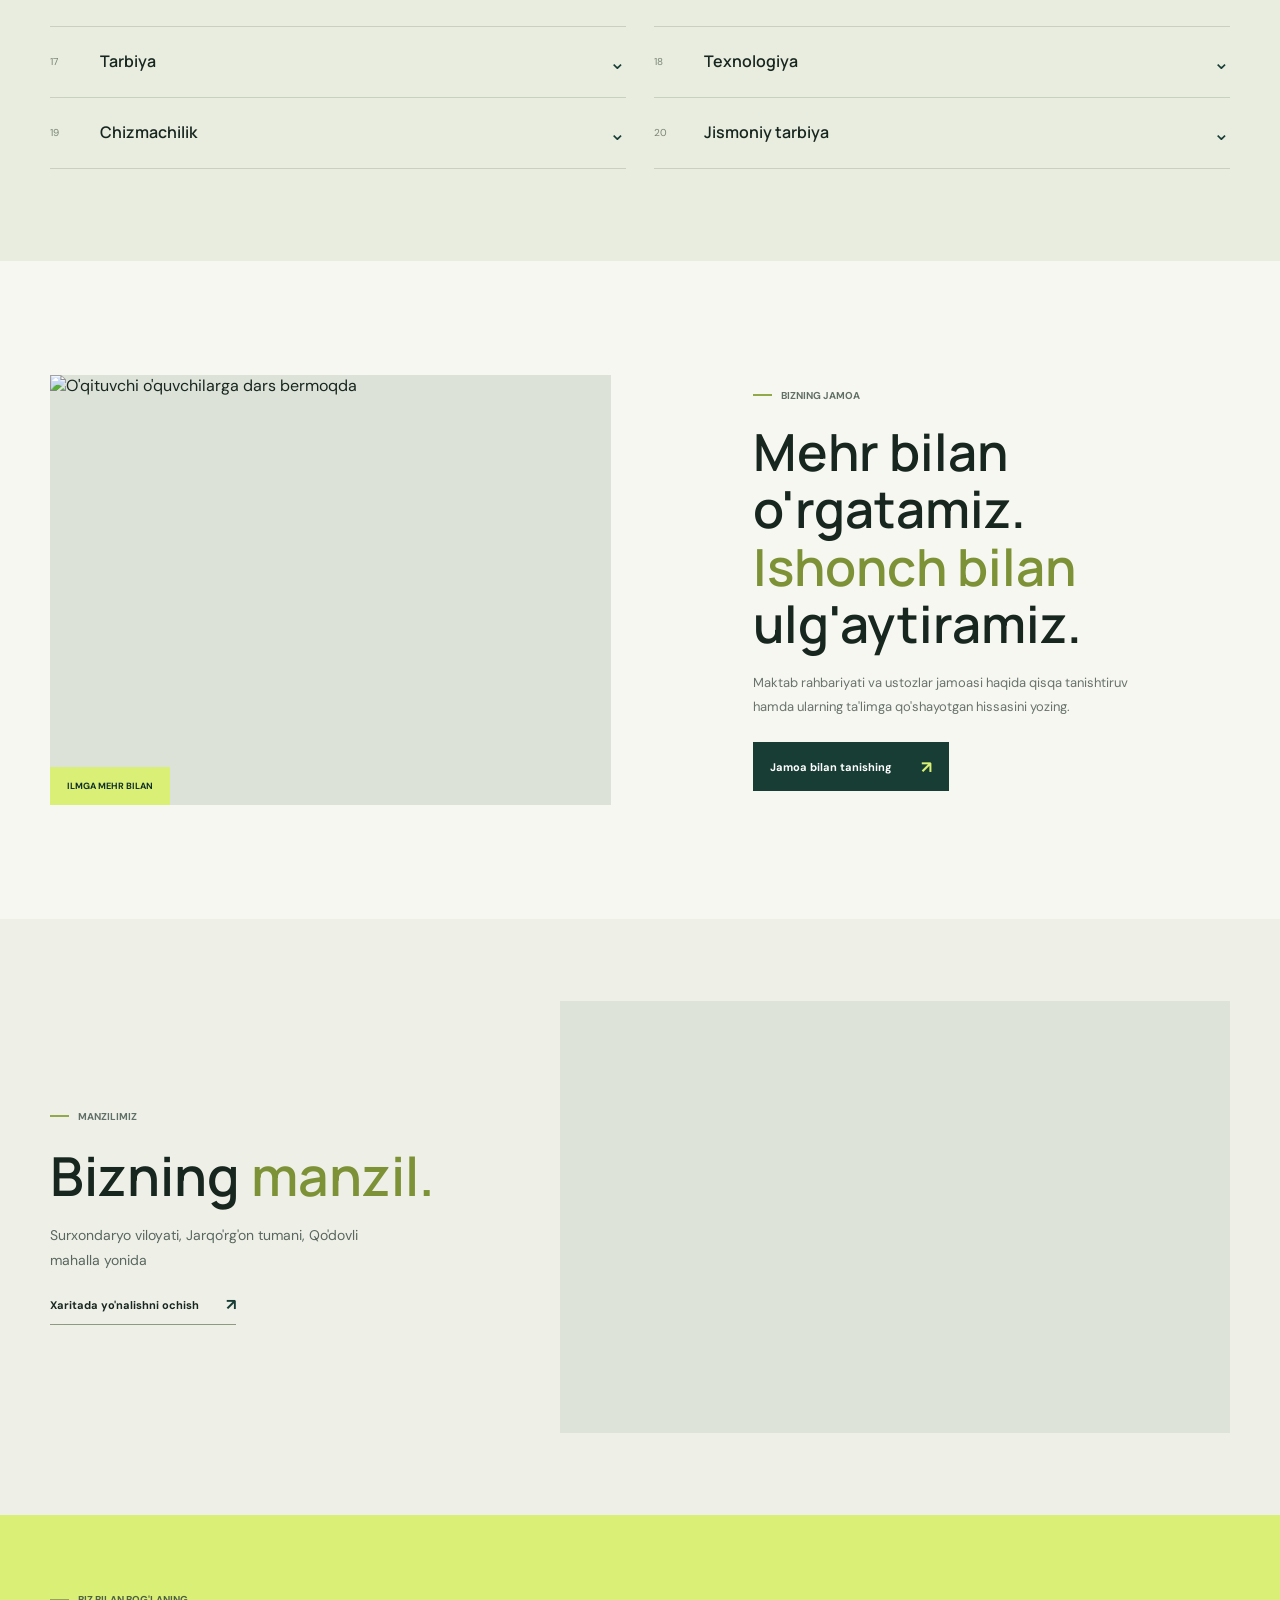
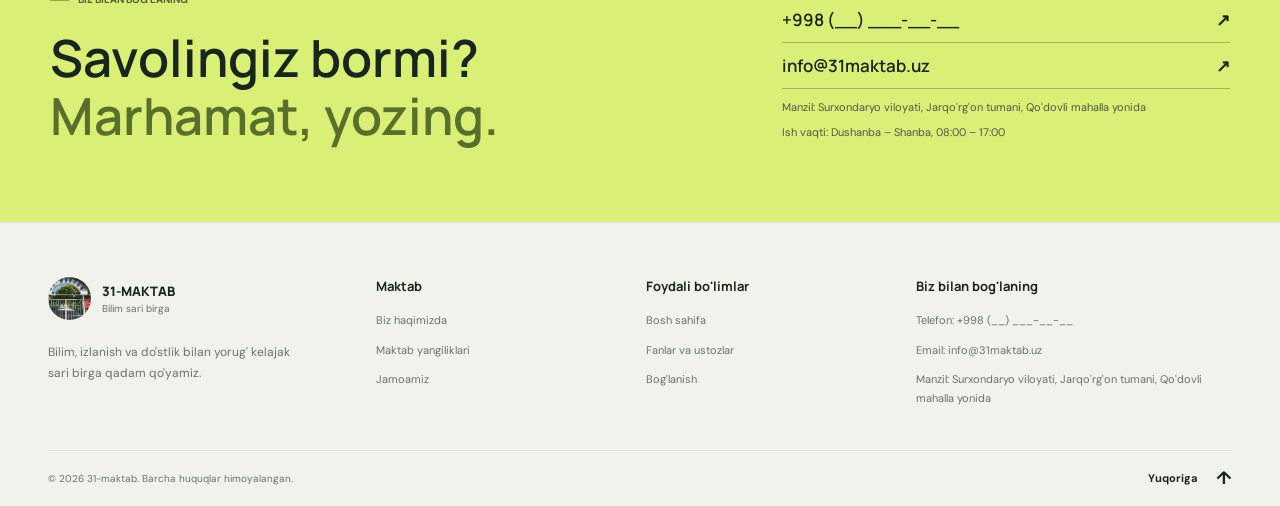
==== commit 10131051: "Add files via upload" ====
--- a/index.html
+++ b/index.html
@@ -21,9 +21,32 @@
 
     <!-- Kalit so'zlar -->
     <meta name="keywords" content="31 maktab, maktab sayti, maktab yangiliklari, ta'lim">
-    <meta name="google-site-verification" content="RTW2igRpZvAtCKeuE-jqh0UjivuzUZdhJ67DJeR4YJo" />
 </head>
 <body>
+    <section class="login-screen" id="login-screen" aria-labelledby="login-title">
+        <div class="login-panel">
+            <a class="brand login-brand" href="#home" aria-label="31-maktab">
+                <img class="brand-mark" src="image.png" alt="">
+                <span class="brand-copy"><strong>31-MAKTAB</strong><small>Bilim sari birga</small></span>
+            </a>
+            <p class="eyebrow"><span></span> XUSH KELIBSIZ</p>
+            <h1 id="login-title">Saytga <em>kirish.</em></h1>
+            <p class="login-intro">Davom etish uchun login va parolingizni kiriting.</p>
+            <form class="login-form" id="login-form">
+                <span class="login-field-label">Login</span>
+                <input id="login-username" name="username" type="text" autocomplete="username" aria-label="Login" placeholder="Loginingiz" required>
+                <span class="login-field-label">Parol</span>
+                <div class="password-field">
+                    <input id="login-password" name="password" type="password" autocomplete="current-password" aria-label="Parol" placeholder="Parolingiz" required>
+                    <button class="password-toggle" id="password-toggle" type="button" aria-label="Parolni ko'rsatish">Ko'rsatish</button>
+                </div>
+                <p class="login-error" id="login-error" role="alert" aria-live="polite"></p>
+                <button class="login-submit" type="submit">Kirish <span aria-hidden="true">↗</span></button>
+            </form>
+        </div>
+        <div class="login-image" role="img" aria-label="Maktab sinf xonasi"></div>
+    </section>
+
     <header class="site-header">
         <div class="header-inner">
             <a class="brand" href="#home" aria-label="31-maktab bosh sahifa">
@@ -186,6 +209,44 @@
         </div>
     </footer>
     <script>
+        const SITE_LOGIN = 'NasibaJ';
+        const SITE_PASSWORD = '31maktab31maktab';
+        const loginScreen = document.querySelector('#login-screen');
+        const loginForm = document.querySelector('#login-form');
+        const loginError = document.querySelector('#login-error');
+        const passwordInput = document.querySelector('#login-password');
+
+        if (sessionStorage.getItem('maktab31-authenticated') === 'true') {
+            loginScreen.hidden = true;
+        } else {
+            document.body.classList.add('login-locked');
+        }
+
+        loginForm.addEventListener('submit', (event) => {
+            event.preventDefault();
+            const formData = new FormData(loginForm);
+            const username = formData.get('username').trim();
+            const password = formData.get('password');
+
+            if (username === SITE_LOGIN && password === SITE_PASSWORD) {
+                sessionStorage.setItem('maktab31-authenticated', 'true');
+                loginScreen.hidden = true;
+                document.body.classList.remove('login-locked');
+                return;
+            }
+
+            loginError.textContent = 'Login yoki parol noto‘g‘ri. Qayta urinib ko‘ring.';
+            passwordInput.value = '';
+            passwordInput.focus();
+        });
+
+        document.querySelector('#password-toggle').addEventListener('click', (event) => {
+            const isPassword = passwordInput.type === 'password';
+            passwordInput.type = isPassword ? 'text' : 'password';
+            event.currentTarget.textContent = isPassword ? 'Yashirish' : 'Ko‘rsatish';
+            event.currentTarget.setAttribute('aria-label', isPassword ? 'Parolni yashirish' : 'Parolni ko‘rsatish');
+        });
+
         const teacherPlaceholder = {
             name: 'Ustoz ismi-familiyasi',
             phone: 'Telefon raqami'
@@ -232,4 +293,4 @@
         `).join('');
     </script>
 </body>
-</html>
+</html>
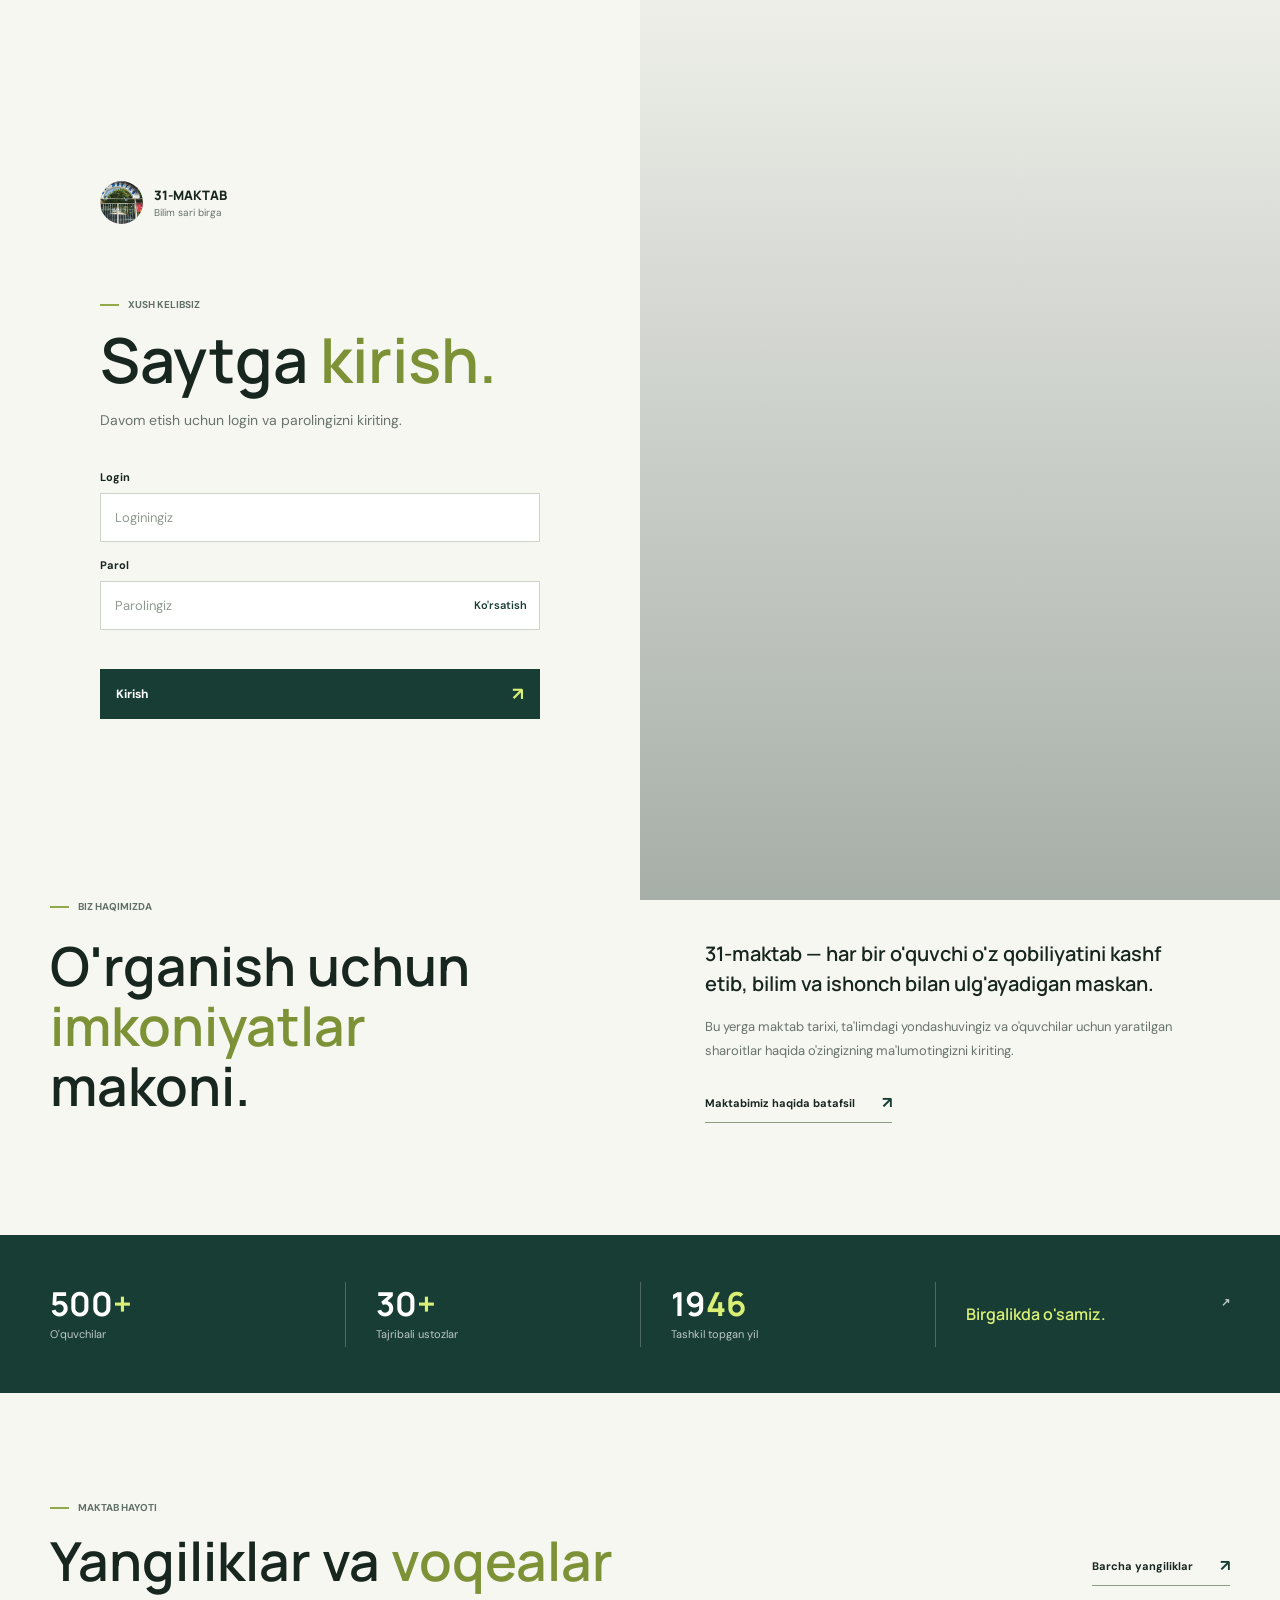
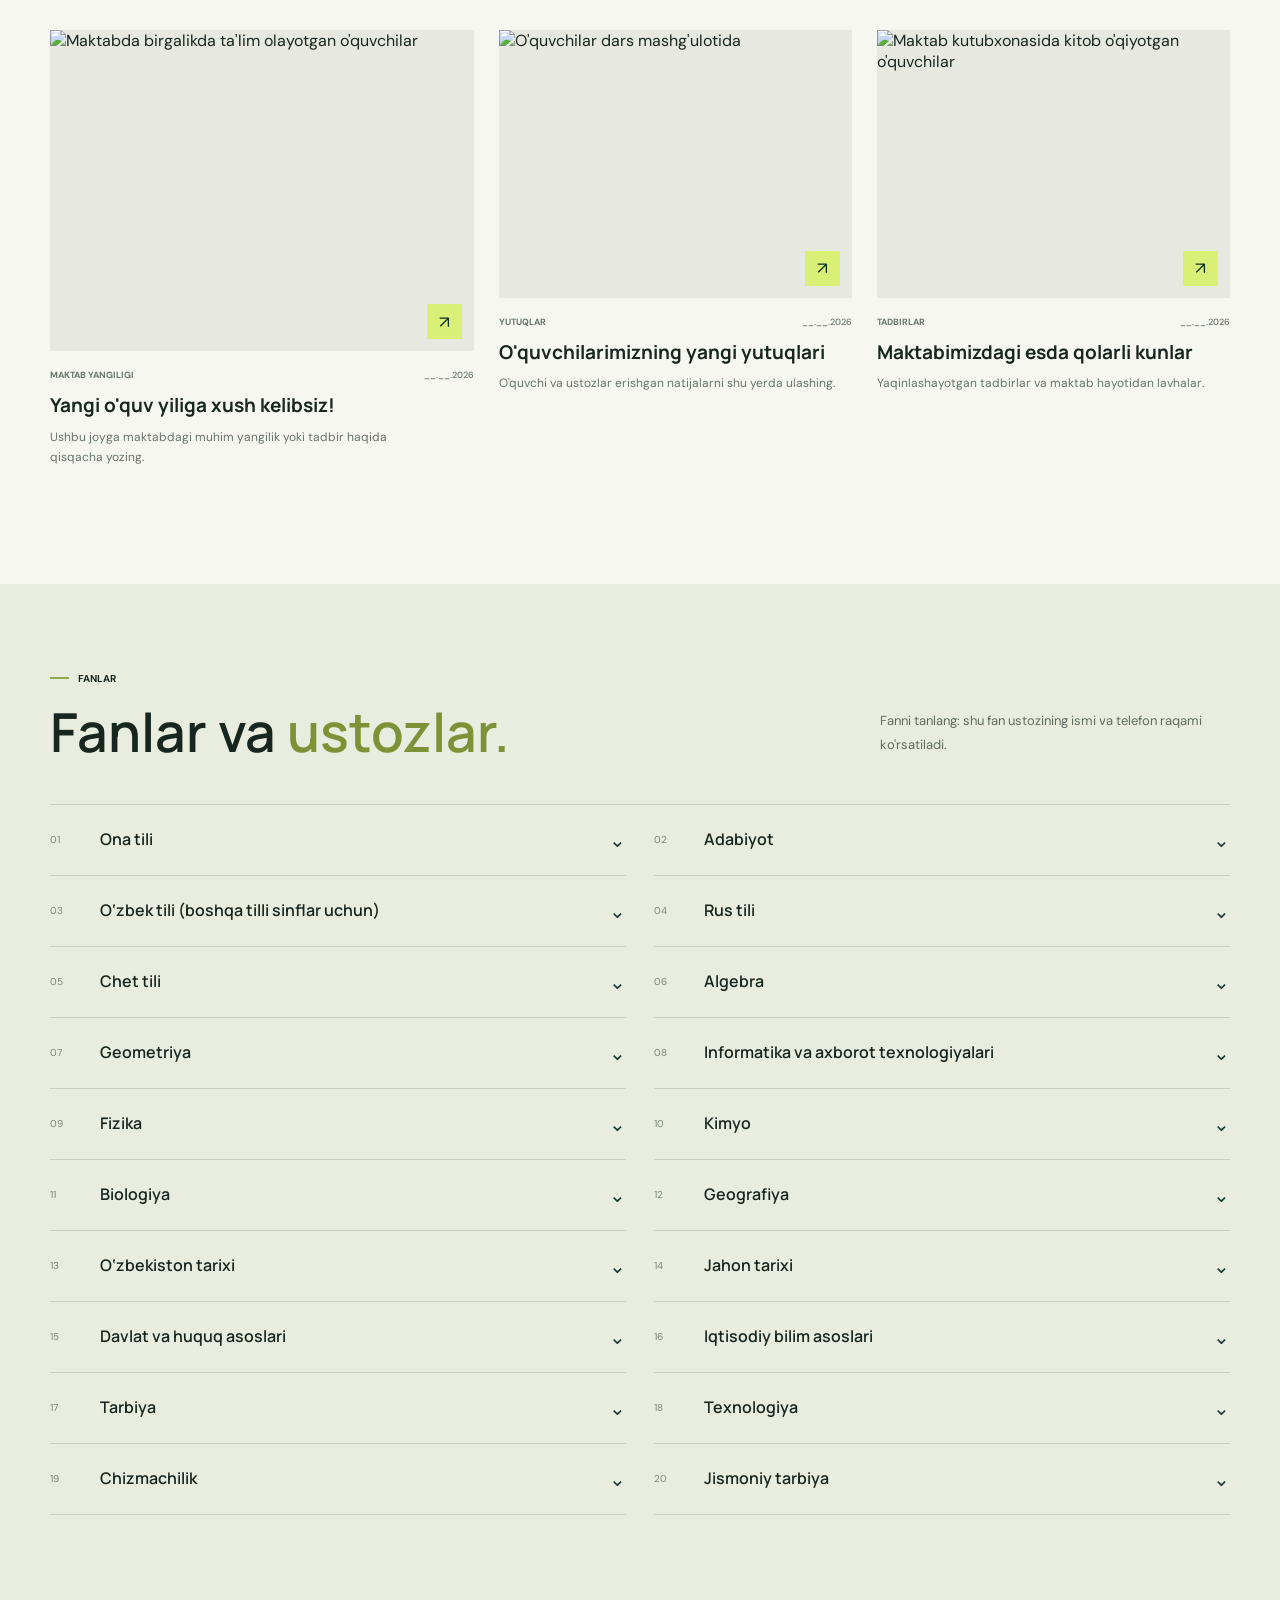
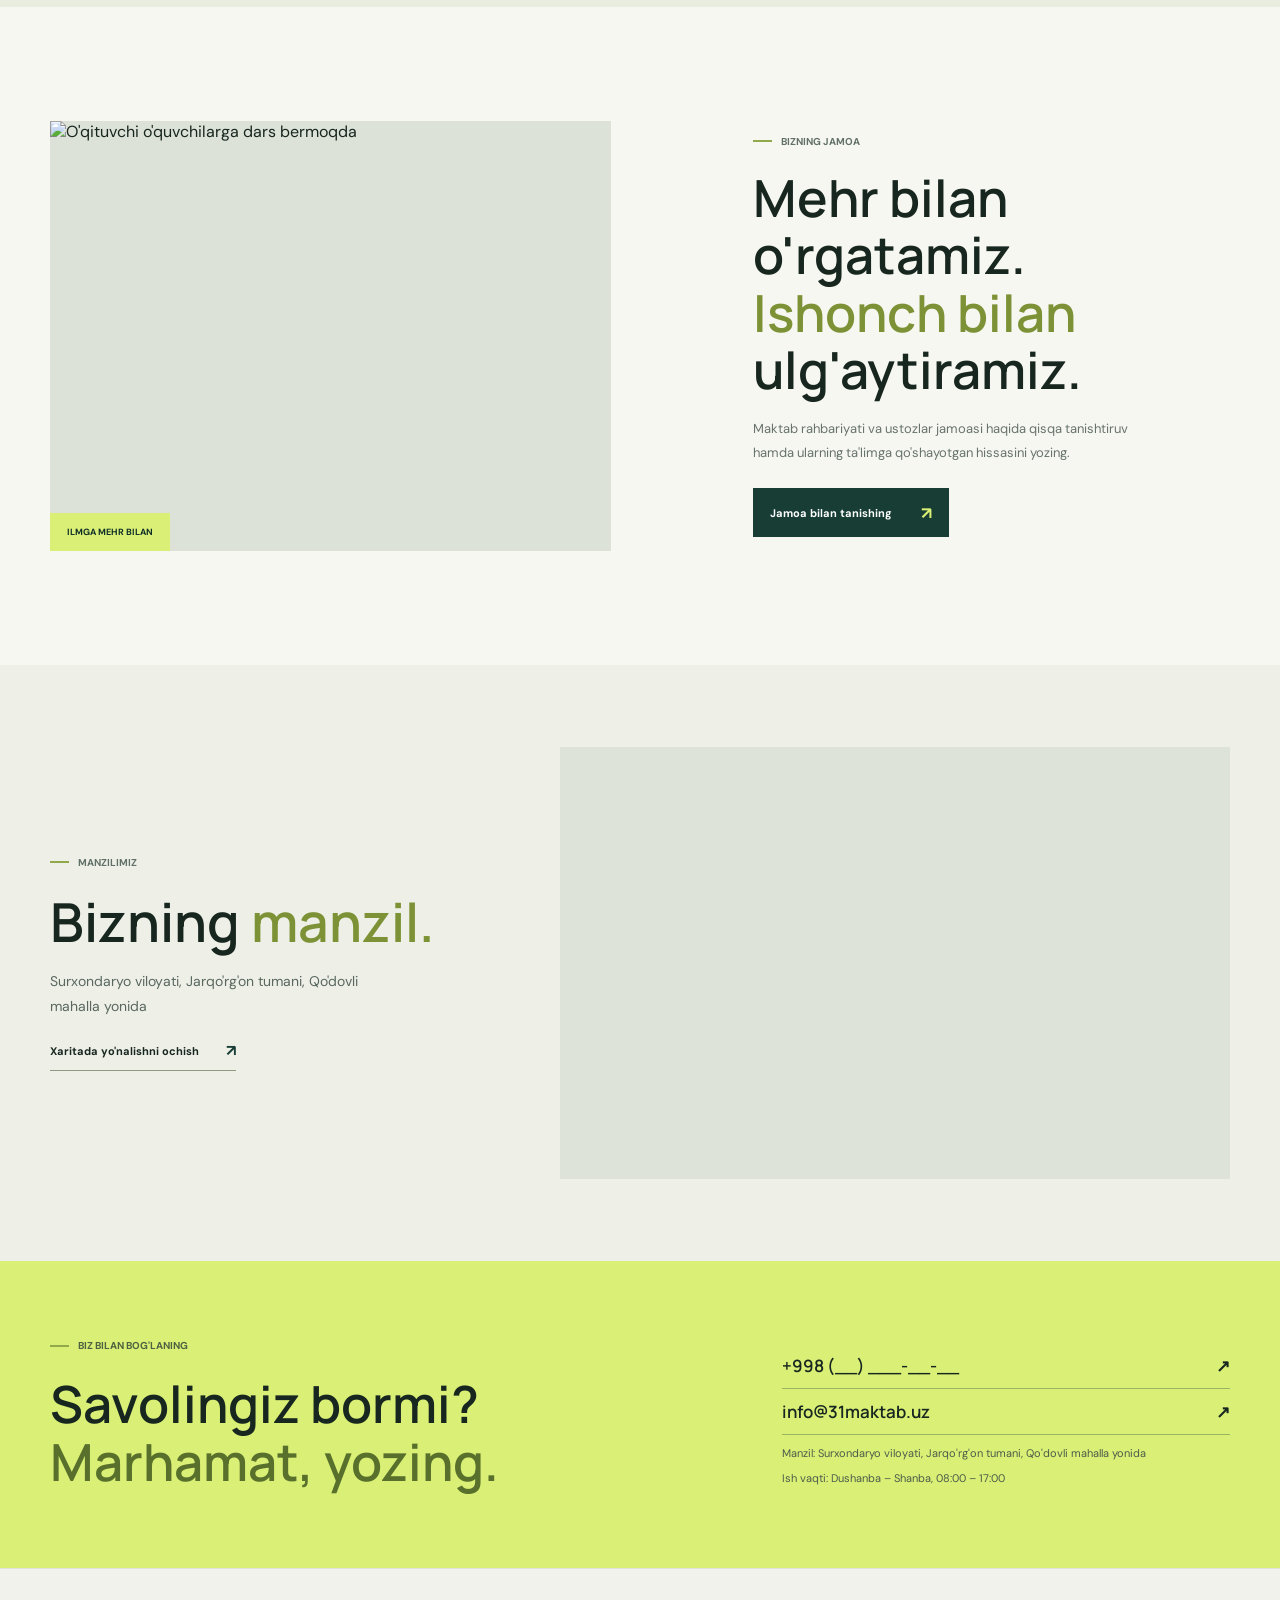
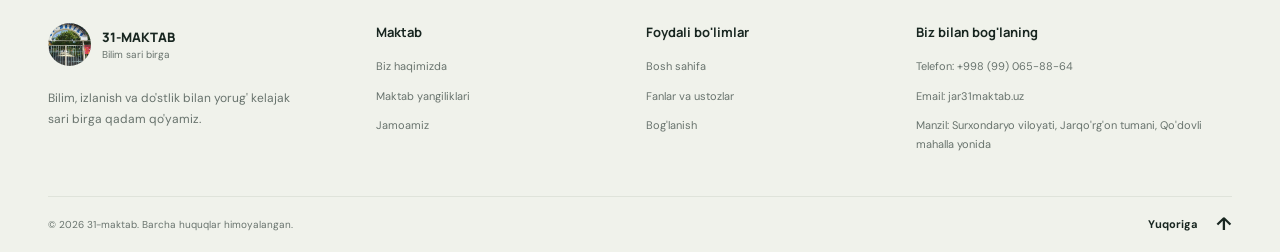
==== commit 0843e337: "Update print statement from 'Hello' to 'Goodbye'" ====
--- a/index.html
+++ b/index.html
@@ -22,7 +22,7 @@
     <!-- Kalit so'zlar -->
     <meta name="keywords" content="31 maktab, maktab sayti, maktab yangiliklari, ta'lim">
 </head>
-<body>
+<body class="login-locked">
     <section class="login-screen" id="login-screen" aria-labelledby="login-title">
         <div class="login-panel">
             <a class="brand login-brand" href="#home" aria-label="31-maktab">
@@ -198,8 +198,8 @@
             </div>
             <div class="footer-column footer-contact">
                 <h3>Biz bilan bog'laning</h3>
-                <a href="tel:+998000000000">Telefon: +998 (__) ___-__-__</a>
-                <a href="mailto:info@31maktab.uz">Email: info@31maktab.uz</a>
+                <a href="tel:+998000000000">Telefon: +998 (99) 065-88-64</a>
+                <a href="mailto:info@31maktab.uz">Email: jar31maktab.uz</a>
                 <p>Manzil: Surxondaryo viloyati, Jarqo'rg'on tumani, Qo'dovli mahalla yonida</p>
             </div>
         </div>
@@ -218,8 +218,7 @@
 
         if (sessionStorage.getItem('maktab31-authenticated') === 'true') {
             loginScreen.hidden = true;
-        } else {
-            document.body.classList.add('login-locked');
+            document.body.classList.remove('login-locked');
         }
 
         loginForm.addEventListener('submit', (event) => {
@@ -293,4 +292,4 @@
         `).join('');
     </script>
 </body>
-</html>+</html>
--- a/index.css
+++ b/index.css
@@ -156,10 +156,36 @@
 .back-top { display: flex; align-items: center; gap: 18px; font-size: 11px; font-weight: 700; }
 .back-top span { font-size: 18px; }
 
+.login-locked { overflow: hidden; }
+.login-screen { position: fixed; z-index: 20; inset: 0; display: grid; grid-template-columns: 1fr 1fr; min-height: 100svh; background: var(--paper); }
+.login-screen[hidden] { display: none; }
+.login-panel { width: min(440px, calc(100% - 56px)); align-self: center; justify-self: center; padding: 44px 0; animation: content-rise .55s ease both; }
+.login-brand { margin-bottom: 74px; }
+.login-panel .eyebrow { margin-bottom: 16px; color: #617067; }
+.login-panel h1 { margin: 0; font: 600 clamp(42px, 5vw, 62px)/1.08 var(--display); }
+.login-panel h1 em { color: #7d9236; font-style: normal; }
+.login-intro { margin: 15px 0 30px; color: var(--muted); font-size: 14px; line-height: 1.7; }
+.login-form { display: grid; gap: 9px; }
+.login-field-label { margin-top: 7px; font-size: 11px; font-weight: 700; }
+.login-form input { width: 100%; height: 49px; padding: 0 14px; border: 1px solid #cdd4ca; border-radius: 0; outline: none; background: #fff; color: var(--ink); font: 13px var(--body); }
+.login-form input:focus { border-color: var(--green); box-shadow: 0 0 0 2px rgba(23,61,53,.11); }
+.login-form input::placeholder { color: #909a91; }
+.password-field { position: relative; }
+.password-field input { padding-right: 93px; }
+.password-toggle { position: absolute; top: 0; right: 0; height: 100%; padding: 0 13px; border: 0; background: transparent; color: var(--green); font: 600 11px var(--body); cursor: pointer; }
+.password-toggle:focus-visible, .login-submit:focus-visible { outline: 2px solid #778d3b; outline-offset: 3px; }
+.login-error { min-height: 17px; margin: 1px 0 0; color: #a33b31; font-size: 11px; }
+.login-submit { min-height: 50px; display: flex; align-items: center; justify-content: space-between; margin-top: 3px; padding: 0 16px; border: 0; background: var(--green); color: white; font: 700 12px var(--body); cursor: pointer; transition: background .2s ease; }
+.login-submit:hover { background: var(--green-deep); }
+.login-submit span { color: var(--lime); font-size: 18px; }
+.login-image { min-height: 100svh; background: linear-gradient(0deg, rgba(12,34,29,.34), rgba(12,34,29,.04)), url('https://images.unsplash.com/photo-1509062522246-3755977927d7?auto=format&fit=crop&w=1500&q=85') center/cover; }
+
 @keyframes content-rise { from { opacity: 0; transform: translateY(16px); } to { opacity: 1; transform: translateY(0); } }
 @keyframes hero-reveal { from { transform: scale(1.035); } to { transform: scale(1); } }
 
 @media (max-width: 900px) {
+    .login-panel { width: min(390px, calc(100% - 48px)); }
+    .login-brand { margin-bottom: 55px; }
     .header-inner, .hero-content, .section-wrap, .facts-inner, .directions-inner, .contact-inner, .location-inner { width: min(100% - 48px, 720px); }
     .site-footer { padding-right: 24px; padding-left: 24px; }
     .footer-grid { grid-template-columns: 1fr 1fr; gap: 30px 24px; }
@@ -178,6 +204,10 @@
 }
 
 @media (max-width: 640px) {
+    .login-screen { grid-template-columns: 1fr; }
+    .login-image { display: none; }
+    .login-panel { width: min(420px, calc(100% - 40px)); }
+    .login-brand { margin-bottom: 57px; }
     .header-inner, .hero-content, .section-wrap, .facts-inner, .directions-inner, .contact-inner, .location-inner { width: calc(100% - 40px); }
     .site-footer { padding-right: 20px; padding-left: 20px; }
     .header-inner { min-height: 72px; justify-content: space-between; }
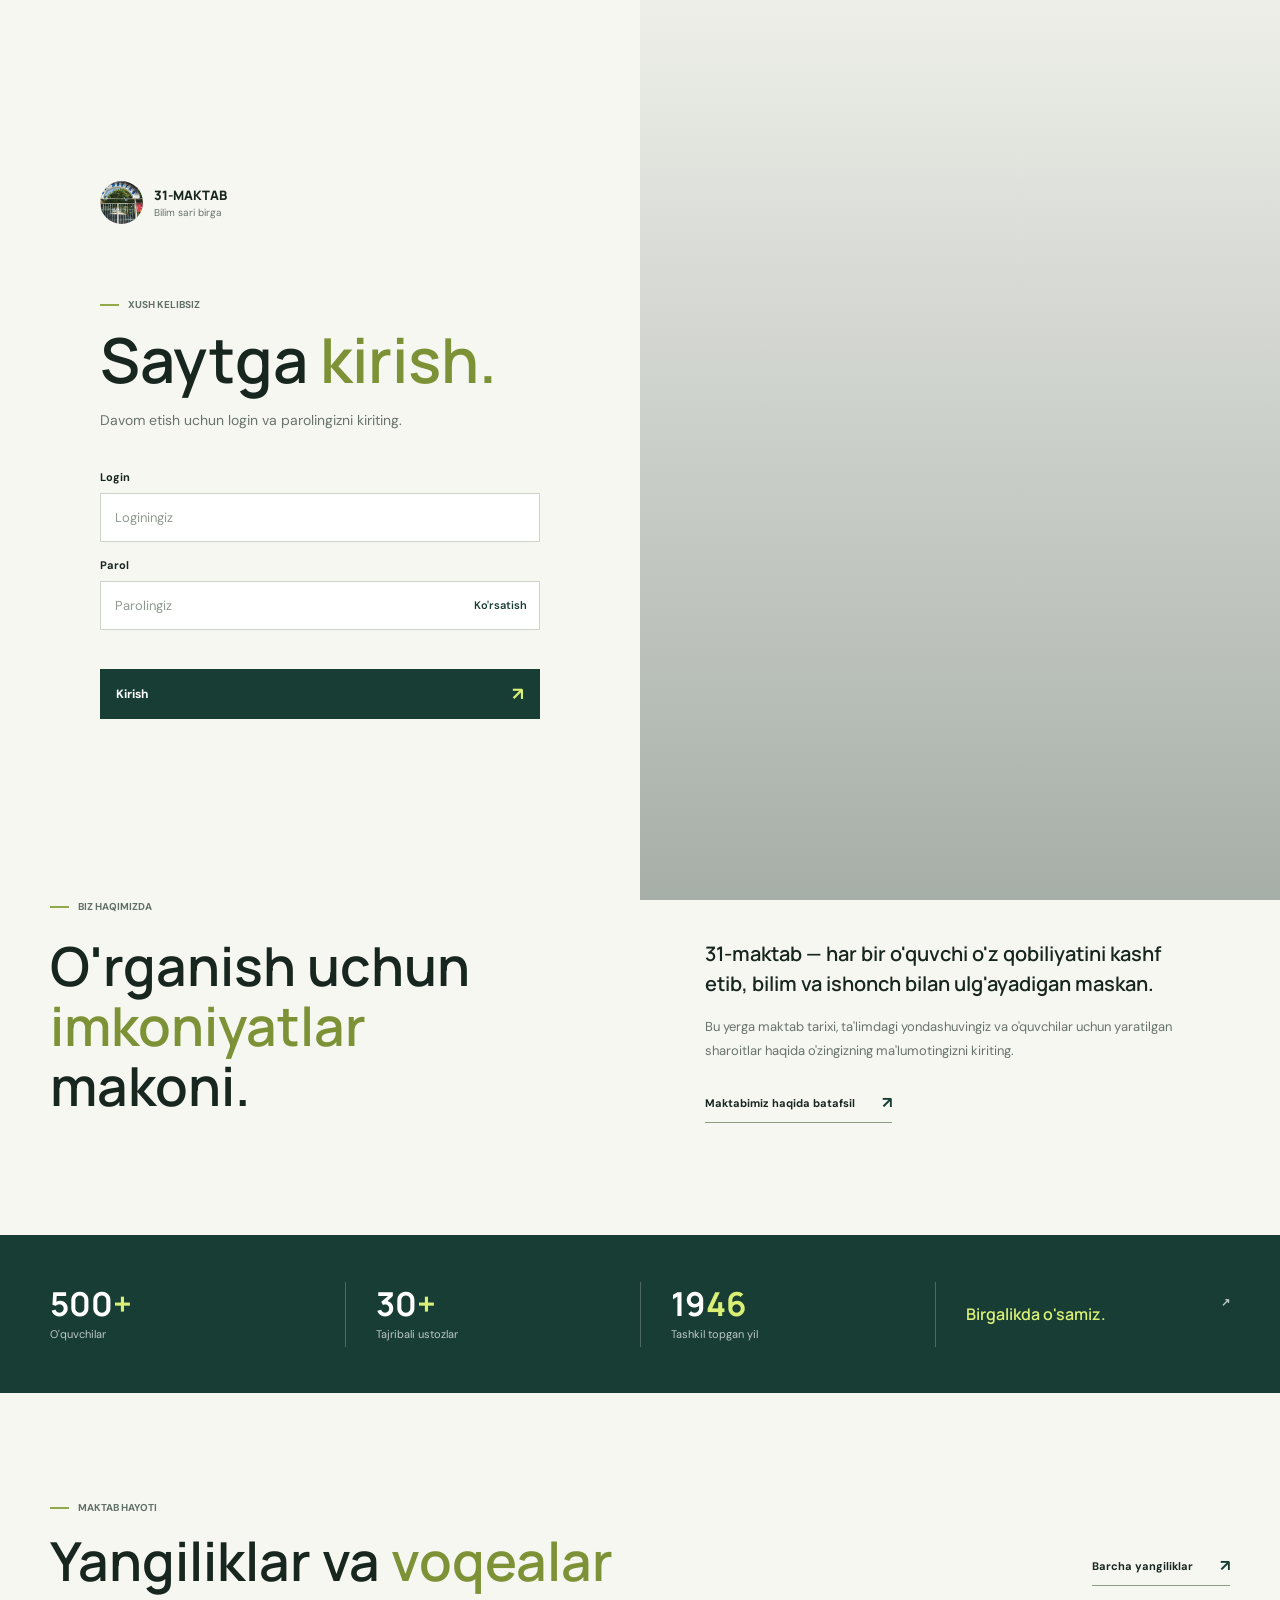
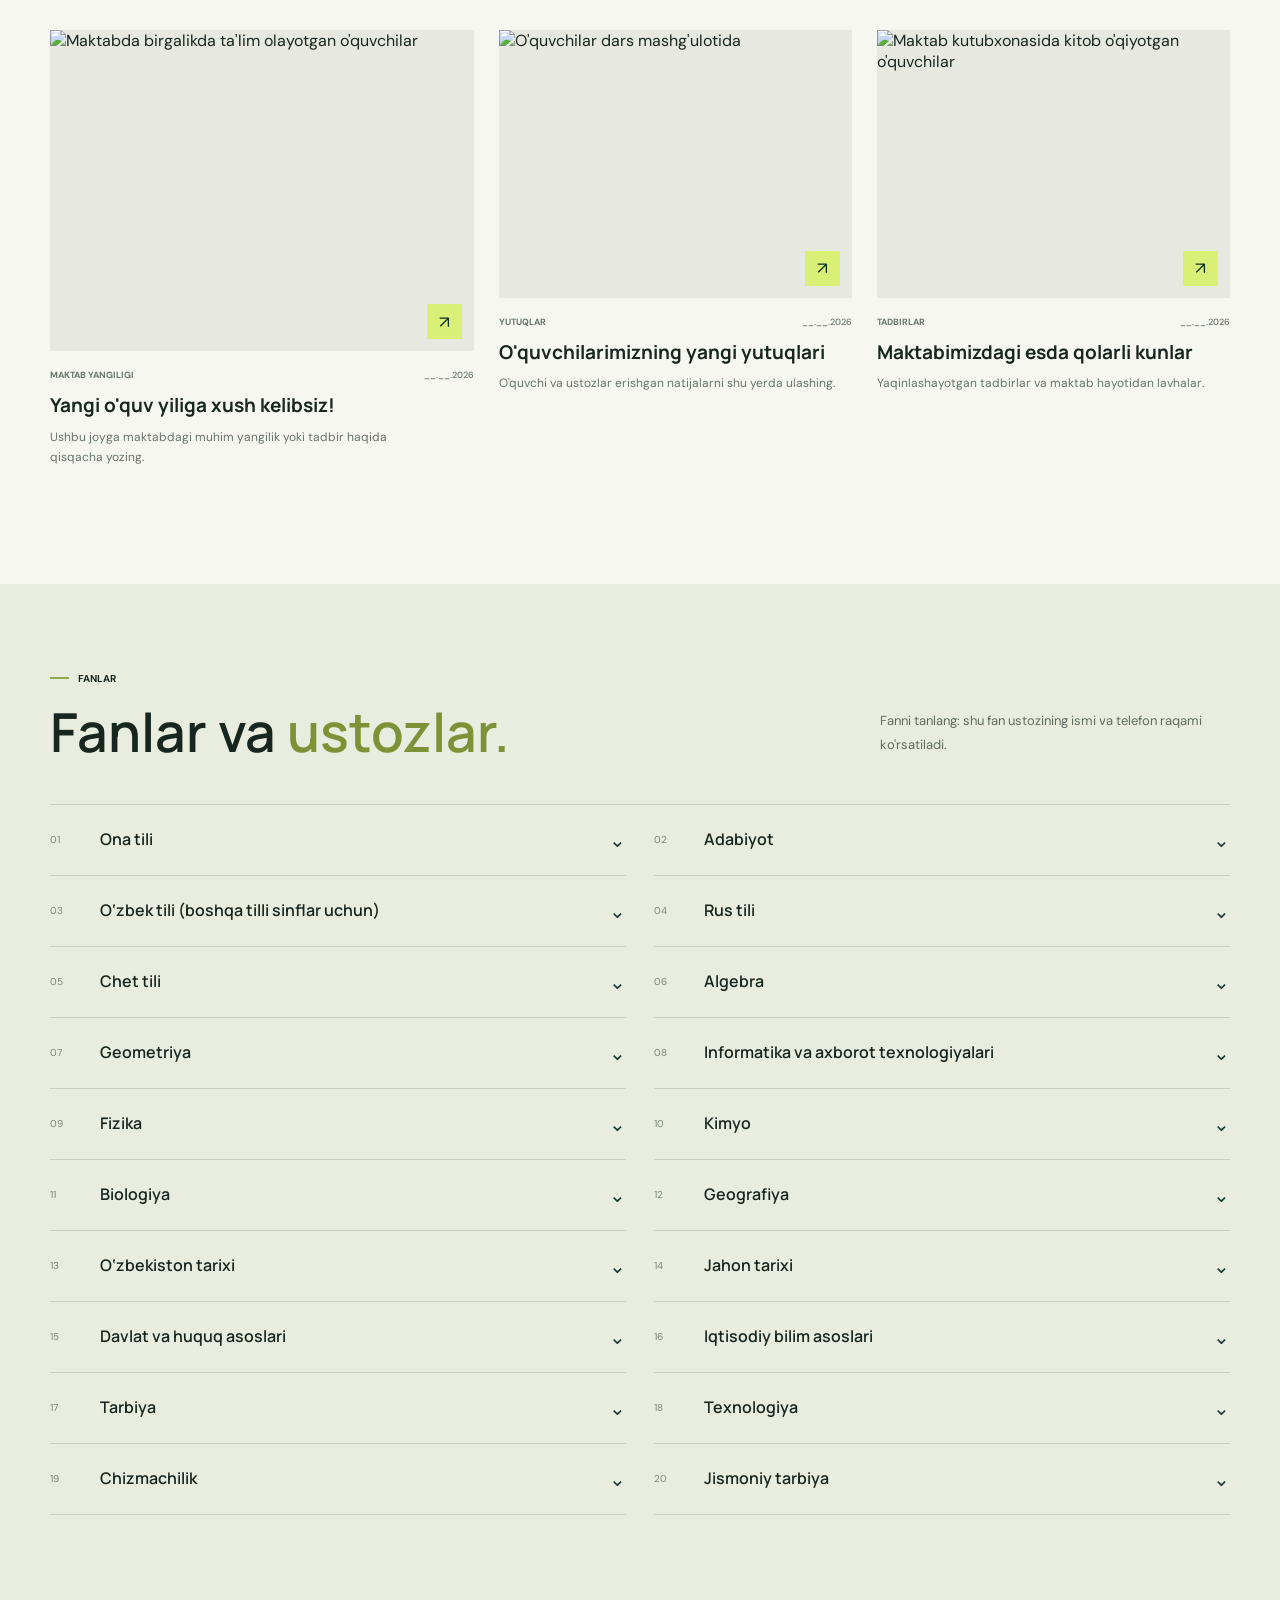
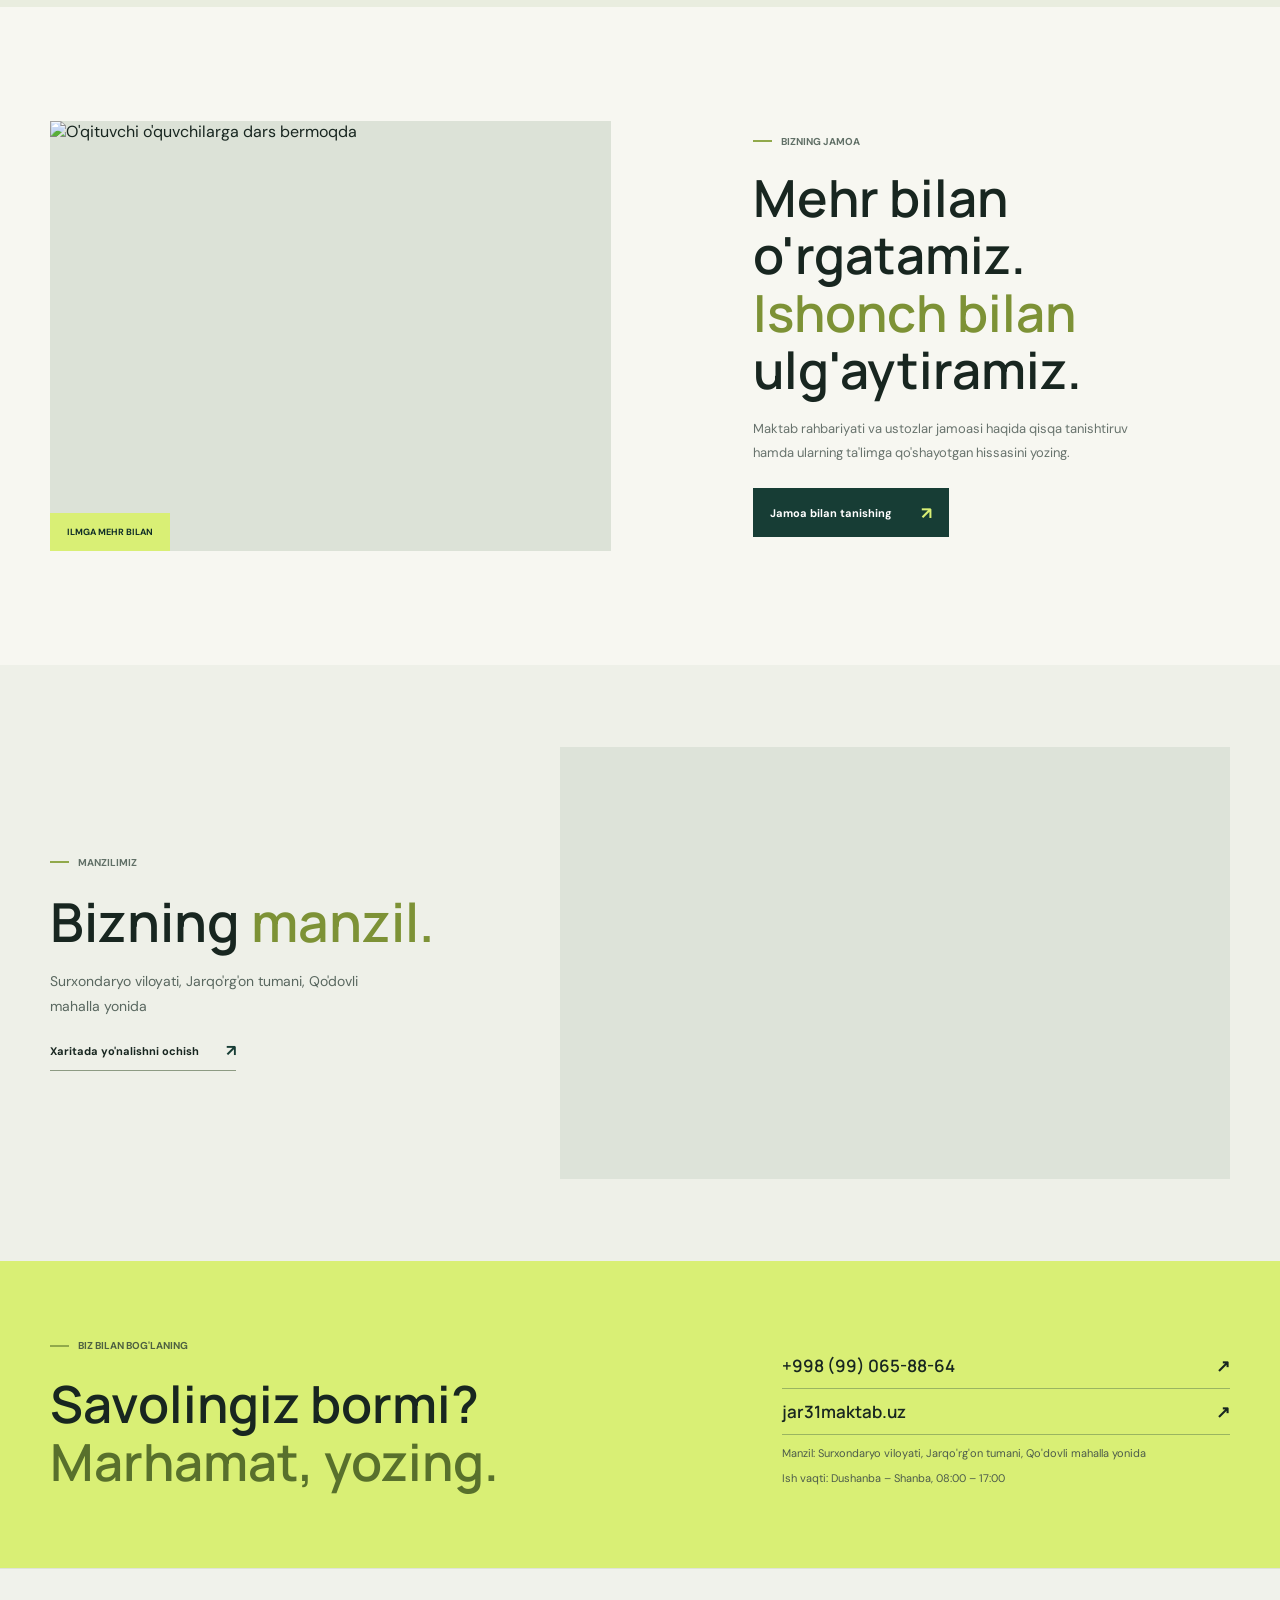
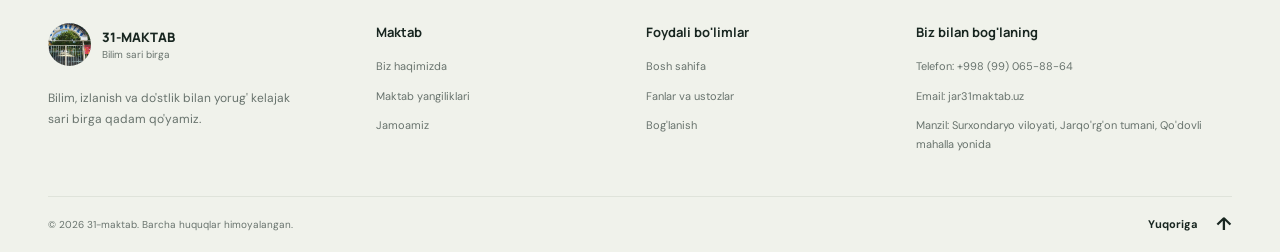
==== commit d101aaa1: "Update print statement from 'Hello' to 'Goodbye'" ====
--- a/index.html
+++ b/index.html
@@ -169,8 +169,8 @@
             <div class="contact-inner">
                 <div><p class="eyebrow"><span></span> BIZ BILAN BOG'LANING</p><h2>Savolingiz bormi?<br><em>Marhamat, yozing.</em></h2></div>
                 <div class="contact-details">
-                    <a href="tel:+998000000000">+998 (__) ___-__-__ <span aria-hidden="true">↗</span></a>
-                    <a href="mailto:info@31maktab.uz">info@31maktab.uz <span aria-hidden="true">↗</span></a>
+                    <a href="tel:+998000000000">+998 (99) 065-88-64 <span aria-hidden="true">↗</span></a>
+                    <a href="mailto:info@31maktab.uz">jar31maktab.uz <span aria-hidden="true">↗</span></a>
                     <p>Manzil: Surxondaryo viloyati, Jarqo'rg'on tumani, Qo'dovli mahalla yonida</p>
                     <p>Ish vaqti: Dushanba – Shanba, 08:00 – 17:00</p>
                 </div>
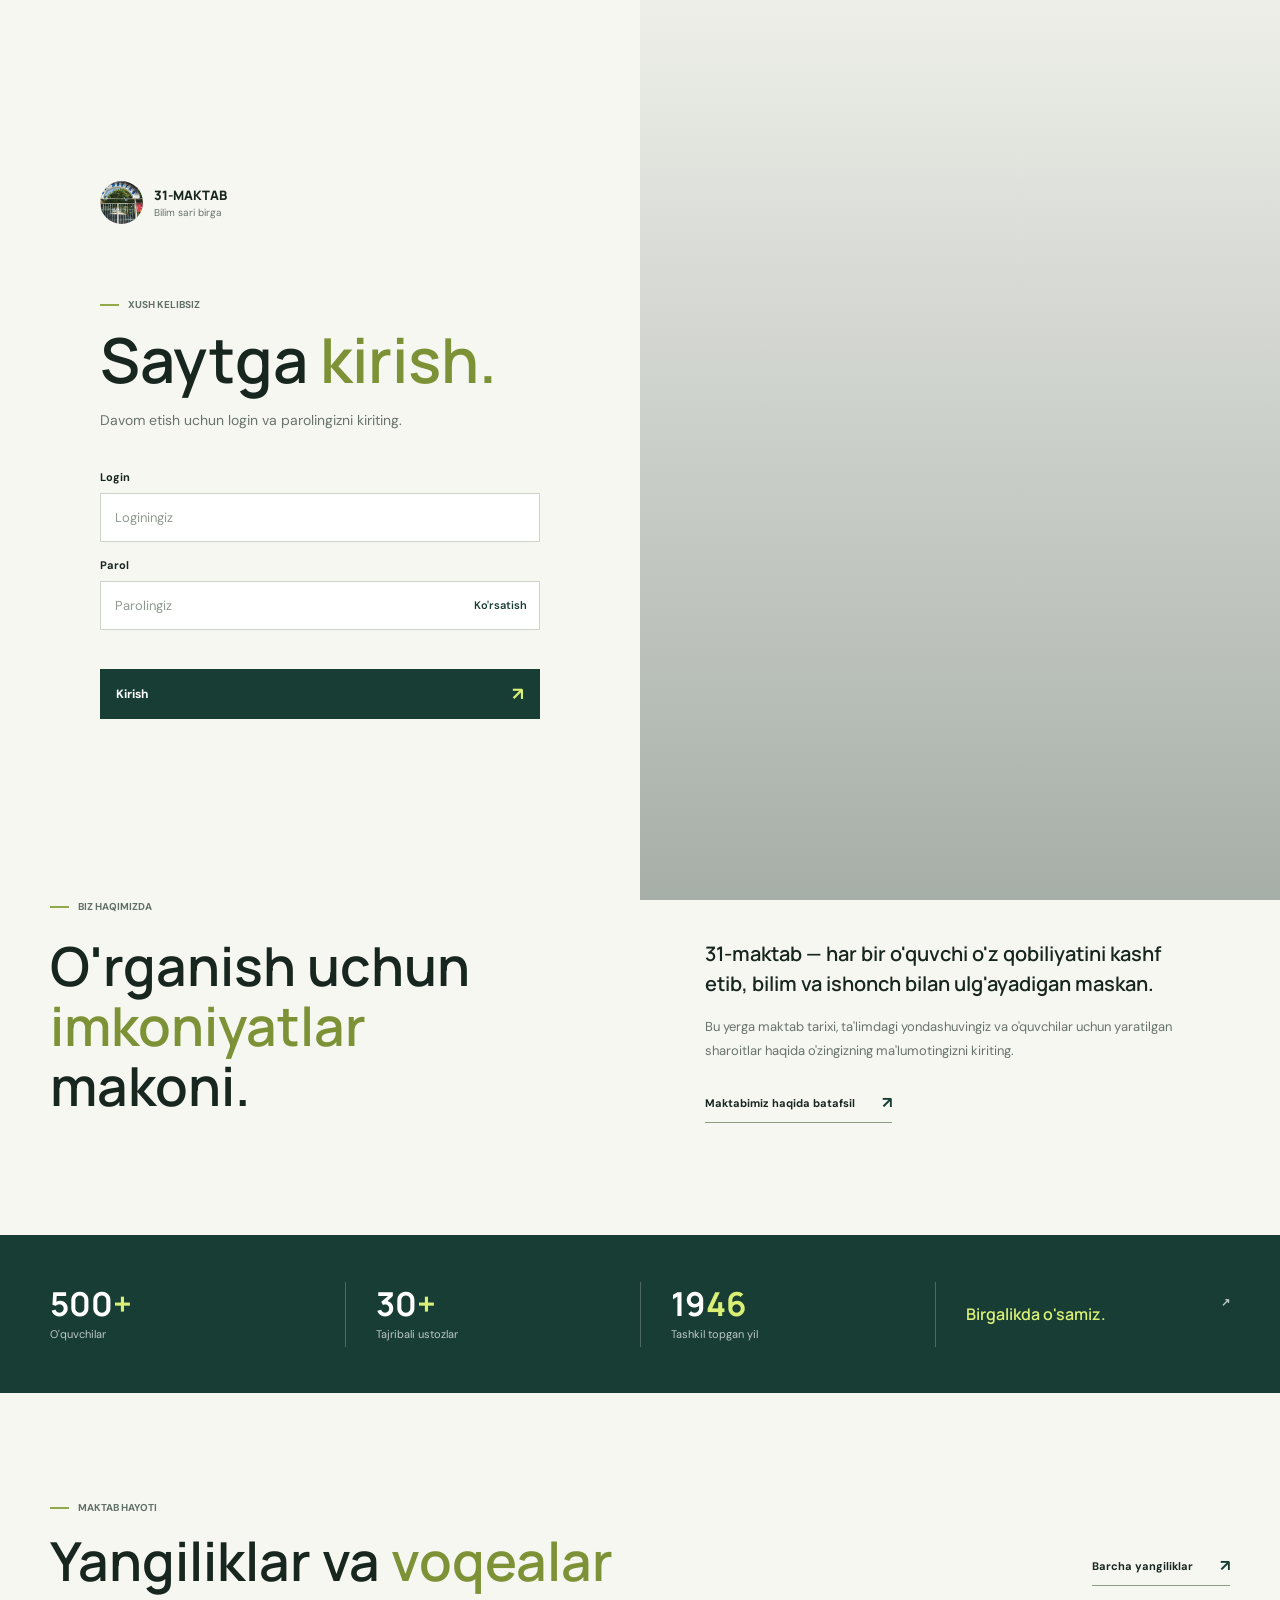
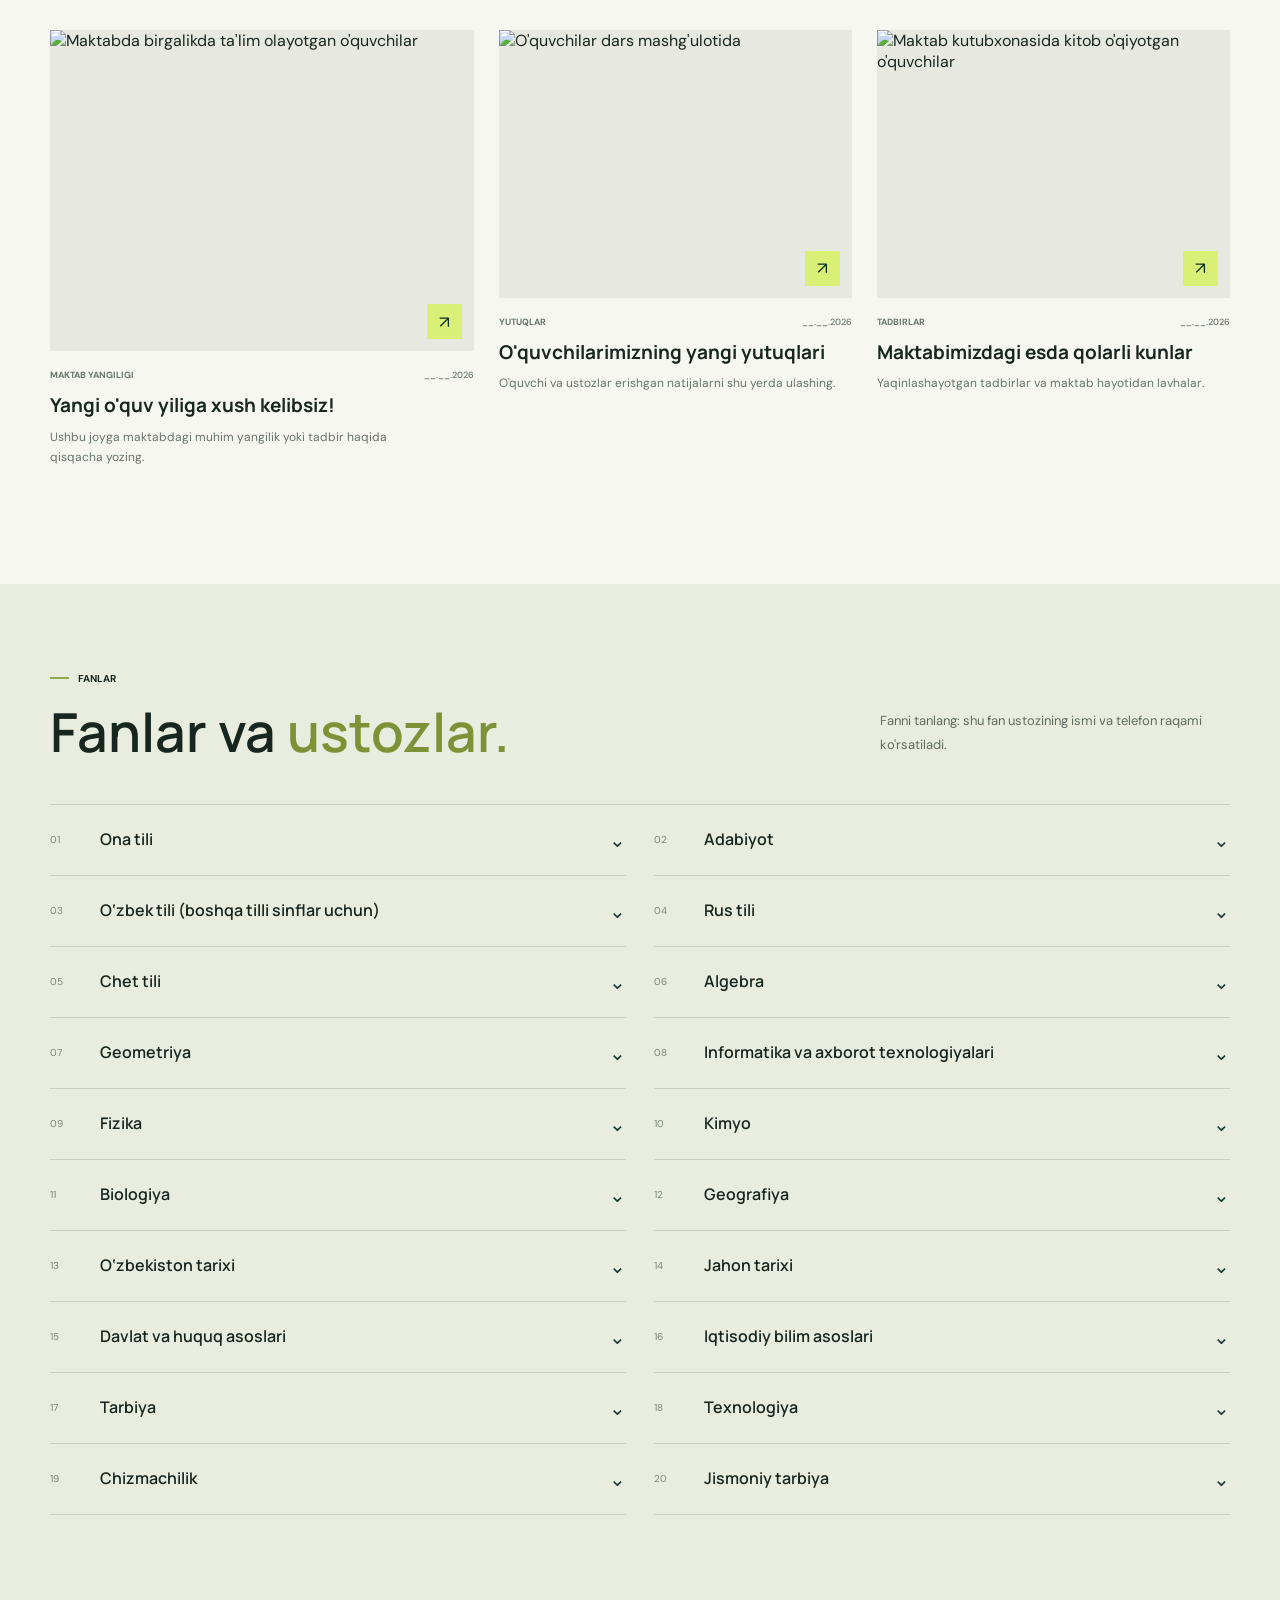
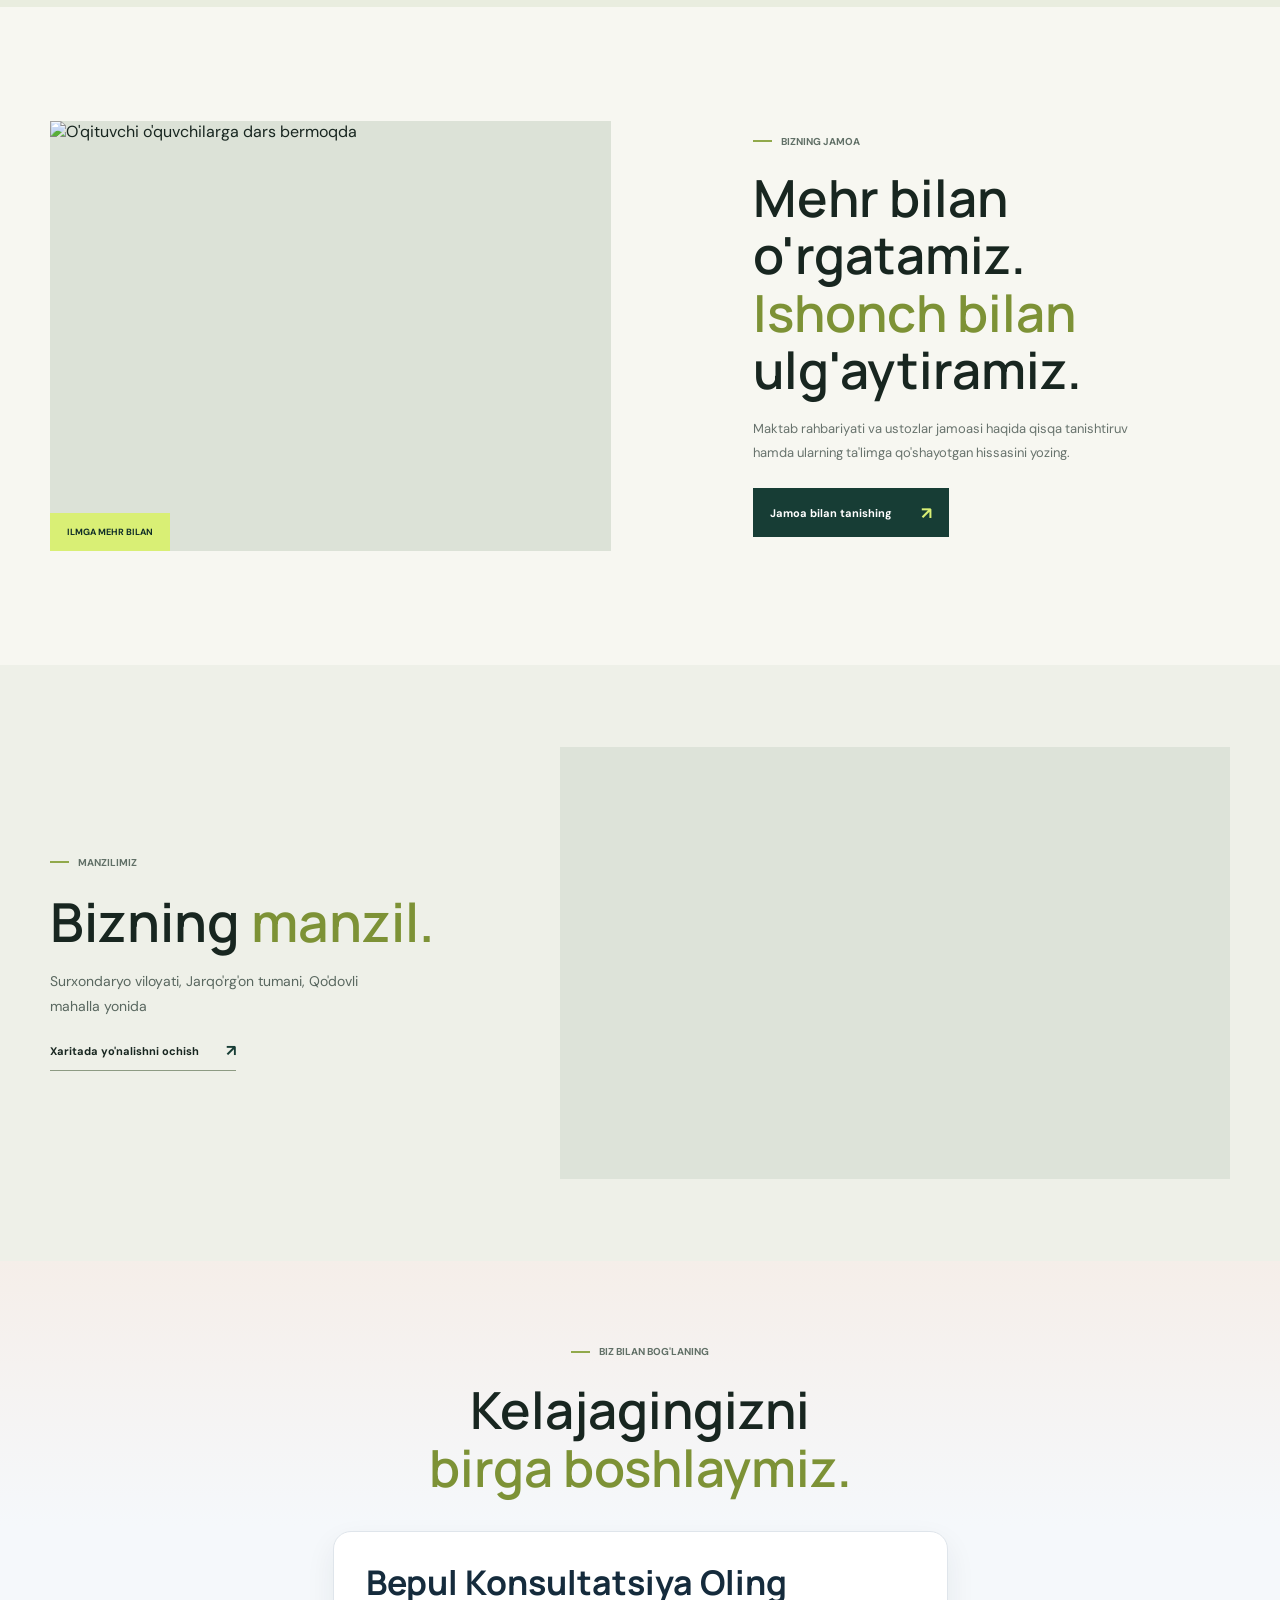
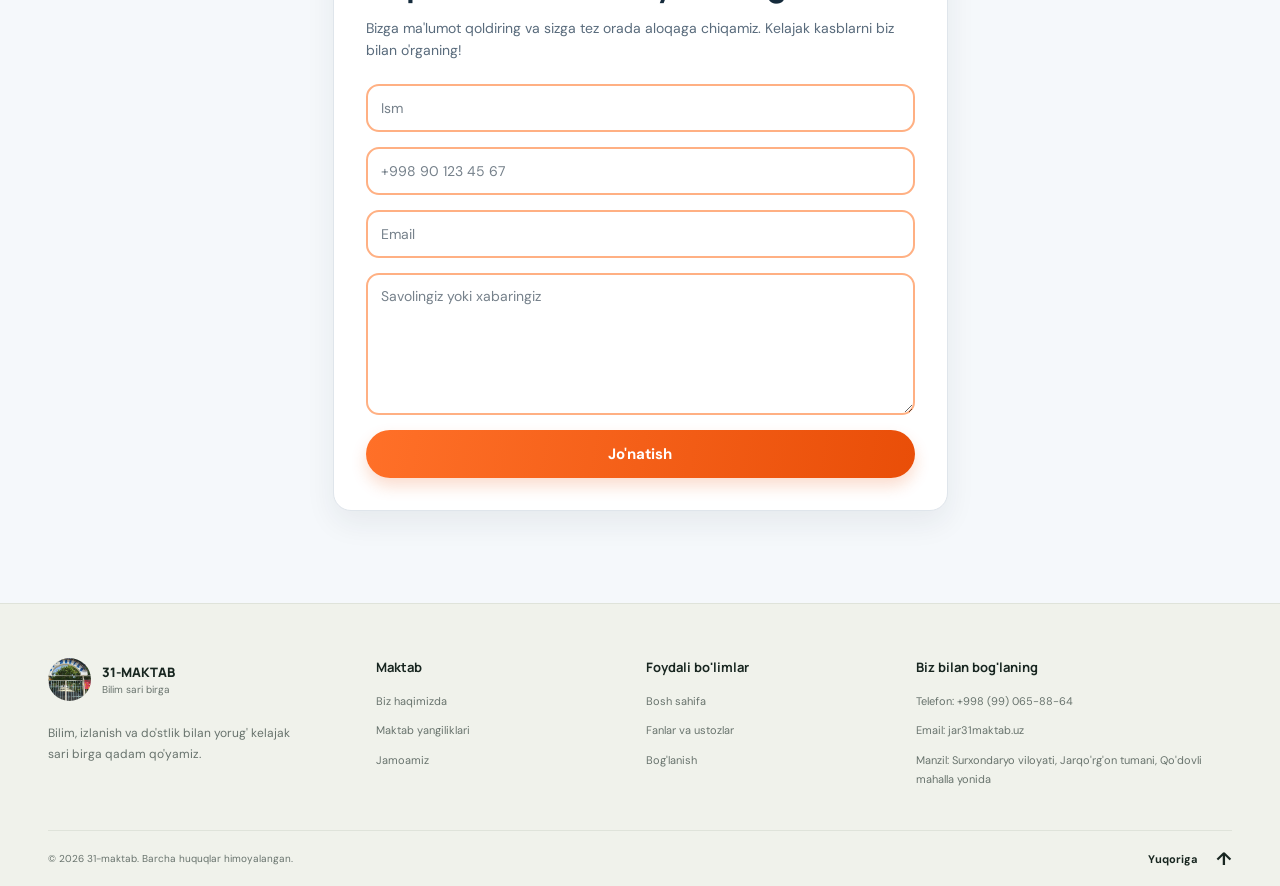
==== commit 997fe0a6: "Add files via upload" ====
--- a/index.html
+++ b/index.html
@@ -167,13 +167,20 @@
 
         <section class="contact" id="contact">
             <div class="contact-inner">
-                <div><p class="eyebrow"><span></span> BIZ BILAN BOG'LANING</p><h2>Savolingiz bormi?<br><em>Marhamat, yozing.</em></h2></div>
-                <div class="contact-details">
-                    <a href="tel:+998000000000">+998 (99) 065-88-64 <span aria-hidden="true">↗</span></a>
-                    <a href="mailto:info@31maktab.uz">jar31maktab.uz <span aria-hidden="true">↗</span></a>
-                    <p>Manzil: Surxondaryo viloyati, Jarqo'rg'on tumani, Qo'dovli mahalla yonida</p>
-                    <p>Ish vaqti: Dushanba – Shanba, 08:00 – 17:00</p>
-                </div>
+                <div class="contact-heading">
+                    <p class="eyebrow"><span></span> BIZ BILAN BOG'LANING</p>
+                    <h2>Kelajagingizni<br><em>birga boshlaymiz.</em></h2>
+                </div>
+                <form class="consultation-form" id="consultation-form" novalidate>
+                    <h3>Bepul Konsultatsiya Oling</h3>
+                    <p class="consultation-intro">Bizga ma'lumot qoldiring va sizga tez orada aloqaga chiqamiz. Kelajak kasblarni biz bilan o'rganing!</p>
+                    <input type="text" name="name" autocomplete="name" placeholder="Ism" aria-label="Ism" required>
+                    <input type="tel" name="phone" autocomplete="tel" placeholder="+998 90 123 45 67" aria-label="Telefon raqami" pattern="[+]998 ?[0-9][0-9 ]{8,}" required>
+                    <input type="email" name="email" autocomplete="email" placeholder="Email" aria-label="Email" required>
+                    <textarea name="message" placeholder="Savolingiz yoki xabaringiz" aria-label="Savolingiz yoki xabaringiz" required></textarea>
+                    <button class="consultation-submit" type="submit">Jo'natish</button>
+                    <p class="consultation-status" id="consultation-status" role="status" aria-live="polite"></p>
+                </form>
             </div>
         </section>
     </main>
@@ -244,6 +251,46 @@
             passwordInput.type = isPassword ? 'text' : 'password';
             event.currentTarget.textContent = isPassword ? 'Yashirish' : 'Ko‘rsatish';
             event.currentTarget.setAttribute('aria-label', isPassword ? 'Parolni yashirish' : 'Parolni ko‘rsatish');
+        });
+
+        const consultationForm = document.querySelector('#consultation-form');
+        const consultationStatus = document.querySelector('#consultation-status');
+
+        consultationForm.addEventListener('submit', async (event) => {
+            event.preventDefault();
+            consultationStatus.textContent = '';
+
+            if (!consultationForm.reportValidity()) return;
+
+            const submitButton = consultationForm.querySelector('button[type="submit"]');
+            submitButton.disabled = true;
+            submitButton.textContent = 'Yuborilmoqda...';
+
+            try {
+                const response = await fetch('https://formsubmit.co/ajax/jar31maktab@gmail.com', {
+                    method: 'POST',
+                    headers: { 'Content-Type': 'application/json', Accept: 'application/json' },
+                    body: JSON.stringify({
+                        ...Object.fromEntries(new FormData(consultationForm)),
+                        _subject: '31-maktab saytidan yangi murojaat'
+                    })
+                });
+                const result = await response.json();
+
+                if (!response.ok || result.success !== 'true') {
+                    throw new Error('Murojaat yuborilmadi. Iltimos, qayta urinib ko‘ring.');
+                }
+
+                consultationForm.reset();
+                consultationStatus.textContent = 'Murojaatingiz yuborildi. Tez orada siz bilan bog‘lanamiz.';
+                consultationStatus.classList.add('is-success');
+            } catch (error) {
+                consultationStatus.textContent = error.message || 'Xatolik yuz berdi. Iltimos, keyinroq qayta urinib ko‘ring.';
+                consultationStatus.classList.remove('is-success');
+            } finally {
+                submitButton.disabled = false;
+                submitButton.textContent = "Jo'natish";
+            }
         });
 
         const teacherPlaceholder = {
@@ -292,4 +339,4 @@
         `).join('');
     </script>
 </body>
-</html>
+</html>
--- a/index.css
+++ b/index.css
@@ -133,15 +133,27 @@
 .location-map { min-width: 0; background: #dde3d9; }
 .location-map iframe { display: block; width: 100%; min-height: 320px; aspect-ratio: 1.55; border: 0; }
 
-.contact { padding: 78px 0; background: var(--lime); }
-.contact-inner { width: min(1180px, calc(100% - 96px)); margin: auto; display: grid; grid-template-columns: 1.2fr .8fr; align-items: end; gap: 60px; }
-.contact .eyebrow { color: #4e6141; }
+.contact { padding: 84px 0 92px; background: linear-gradient(180deg, #f5eee9 0%, #f5f8fb 28%, #f5f8fb 100%); }
+.contact-inner { width: min(1180px, calc(100% - 96px)); margin: auto; display: grid; justify-items: center; gap: 35px; }
+.contact-heading { text-align: center; }
+.contact .eyebrow { justify-content: center; color: #617067; }
 .contact h2 { font-size: clamp(38px, 4vw, 54px); }
-.contact h2 em { color: #58702c; }
-.contact-details { display: grid; gap: 11px; padding-bottom: 5px; }
-.contact-details a { display: flex; justify-content: space-between; gap: 20px; padding-bottom: 11px; border-bottom: 1px solid rgba(23,61,53,.32); font: 600 17px var(--display); }
-.contact-details a span { font-size: 17px; }
-.contact-details p { margin: 0; color: #4c5b4b; font-size: 11px; }
+.contact h2 em { color: #7d9236; }
+.consultation-form { width: min(615px, 100%); display: grid; gap: 15px; padding: 30px 32px 32px; border: 1px solid #dfe5eb; border-radius: 18px; background: #fff; box-shadow: 0 12px 30px rgba(28, 45, 59, .07); }
+.consultation-form h3 { margin: 0; color: #152b3c; font: 700 clamp(25px, 3vw, 34px)/1.2 var(--display); }
+.consultation-intro { margin: -1px 0 7px; color: #596b7c; font-size: 14px; line-height: 1.6; }
+.consultation-form input, .consultation-form textarea { width: 100%; min-width: 0; border: 2px solid #ffb083; border-radius: 13px; outline: none; background: #fff; color: var(--ink); font: 14px var(--body); transition: border-color .2s ease, box-shadow .2s ease; }
+.consultation-form input { height: 48px; padding: 0 13px; }
+.consultation-form textarea { min-height: 142px; padding: 12px 13px; resize: vertical; }
+.consultation-form input::placeholder, .consultation-form textarea::placeholder { color: #76818b; opacity: 1; }
+.consultation-form input:focus, .consultation-form textarea:focus { border-color: #f06a27; box-shadow: 0 0 0 3px rgba(240, 106, 39, .12); }
+.consultation-submit { min-height: 48px; border: 0; border-radius: 28px; background: linear-gradient(100deg, #ff7028, #e94e08); box-shadow: 0 8px 16px rgba(233, 78, 8, .2); color: #fff; font: 700 15px var(--body); cursor: pointer; transition: filter .2s ease, transform .2s ease; }
+.consultation-submit:hover:not(:disabled) { filter: brightness(.96); transform: translateY(-1px); }
+.consultation-submit:focus-visible { outline: 2px solid #a63b08; outline-offset: 3px; }
+.consultation-submit:disabled { cursor: wait; opacity: .75; }
+.consultation-status { min-height: 0; margin: 0; color: #a33b31; font-size: 12px; line-height: 1.5; }
+.consultation-status:empty { display: none; }
+.consultation-status.is-success { color: #247448; }
 
 .site-footer { padding: 0 48px; border-top: 1px solid var(--line); background: #f0f2eb; }
 .footer-grid, .footer-bottom { width: min(1240px, 100%); margin: auto; }
@@ -264,9 +276,12 @@
     .location-inner { grid-template-columns: 1fr; gap: 26px; }
     .location-map iframe { min-height: 280px; aspect-ratio: 1.15; }
     .team h2 { font-size: 41px; }
-    .contact { padding: 66px 0; }
-    .contact-inner { grid-template-columns: 1fr; gap: 29px; }
-    .contact-details a { font-size: 16px; }
+    .contact { padding: 62px 0 70px; }
+    .contact-inner { gap: 27px; }
+    .consultation-form { gap: 13px; padding: 24px 20px 22px; border-radius: 15px; }
+    .consultation-form h3 { font-size: 25px; }
+    .consultation-intro { font-size: 13px; }
+    .consultation-form textarea { min-height: 135px; }
     .footer-grid { grid-template-columns: 1fr 1fr; gap: 27px 18px; padding: 39px 0 30px; }
     .footer-brand-block, .footer-contact { grid-column: 1 / -1; }
     .footer-brand-block p { max-width: 320px; }
